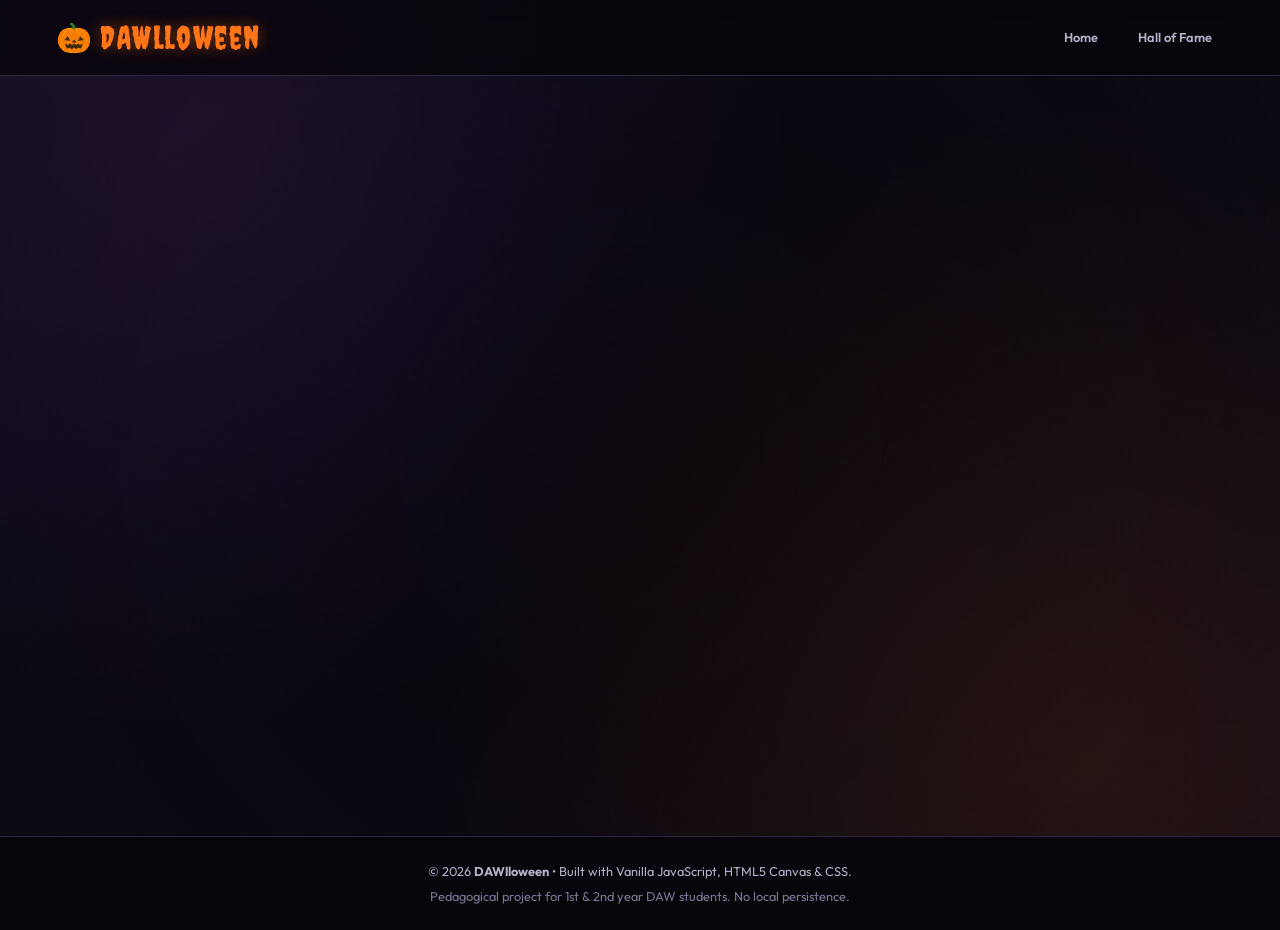
==== index.html @ e2a091d3 "EPIC1 => [T1] => Review" ====
<!DOCTYPE html>
<html lang="en-GB">
<head>
  <meta charset="UTF-8">
  <meta name="viewport" content="width=device-width, initial-scale=1.0">
  <meta name="description" content="DAWlloween - An interactive 2D Halloween survival arcade experience and educational showcase for DAW web development students.">
  <meta name="theme-color" content="#07050a">
  <meta name="color-scheme" content="dark">
  <title>DAWlloween | 2D Survival &amp; Hall of Fame</title>

  <!-- Favicon (Thematic Pumpkin SVG) -->
  <link rel="icon" href="data:image/svg+xml,<svg xmlns=%22http://www.w3.org/2000/svg%22 viewBox=%220 0 100 100%22><text y=%22.9em%22 font-size=%2290%22>🎃</text></svg>">

  <!-- Google Fonts Preconnect & Stylesheets -->
  <link rel="preconnect" href="https://fonts.googleapis.com">
  <link rel="preconnect" href="https://fonts.gstatic.com" crossorigin>
  <link rel="stylesheet" href="https://fonts.googleapis.com/css2?family=Creepster&family=Outfit:wght@300;400;500;600;700;900&family=Press+Start+2P&display=swap">

  <!-- Global Design System & Core Stylesheet -->
  <link rel="stylesheet" href="./styles/main.css">
</head>
<body>
  <!-- Semantic Header / Brand Shell -->
  <header class="site-header" role="banner">
    <div class="container site-header__inner">
      <a href="#home" class="brand-logo" aria-label="DAWlloween Home">
        <span class="brand-logo__icon" aria-hidden="true">🎃</span>
        <span class="brand-logo__text text-display flicker">DAWlloween</span>
      </a>
      <nav class="site-nav" aria-label="Main Navigation">
        <a href="#home" class="nav-link" id="nav-link-home">Home</a>
        <a href="#hall-of-fame" class="nav-link" id="nav-link-hall">Hall of Fame</a>
      </nav>
    </div>
  </header>

  <!-- Main SPA Dynamic View Mount Container -->
  <main id="app" class="app-container" role="main" aria-live="polite">
    <!-- Dynamic view templates (Welcome, Game Canvas, Screamer, Registration, Hall of Fame) will mount here -->
  </main>

  <!-- Accessible Toast & Notification Live Region -->
  <aside id="toast-container" class="toast-container" role="region" aria-label="System Notifications" aria-live="assertive" aria-atomic="true"></aside>

  <!-- Semantic Footer Shell -->
  <footer class="site-footer" role="contentinfo">
    <div class="container site-footer__inner">
      <p class="site-footer__text">
        &copy; 2026 <strong>DAWlloween</strong> &bull; Built with Vanilla JavaScript, HTML5 Canvas &amp; CSS.
      </p>
      <p class="site-footer__subtext text-muted">
        Pedagogical project for 1st &amp; 2nd year DAW students. No local persistence.
      </p>
    </div>
  </footer>

  <!-- Fallback for JavaScript-disabled environments -->
  <noscript>
    <div class="noscript-banner panel-surface container" role="alert">
      <h2 class="text-display text-pumpkin">JavaScript Required</h2>
      <p>DAWlloween requires JavaScript to be enabled in order to run the 2D Canvas engine, camera calibration, and interactive views.</p>
    </div>
  </noscript>

  <!-- Modular Application Entry Point -->
  <script type="module" src="./src/app.js"></script>
</body>
</html>
---- styles/main.css ----
/* ==========================================================================
   DAWlloween - Core Design System & Global Stylesheet
   Strict UK English naming standards.
   Pedagogical reference for 1st and 2nd year DAW students.
   ========================================================================== */

/* --------------------------------------------------------------------------
   1. Google Fonts Imports
   - Creepster: Eerie horror display headings
   - Outfit: Modern, geometric, ultra-legible body & HUD typography
   - Press Start 2P: Retro arcade alternative
   -------------------------------------------------------------------------- */
@import url('https://fonts.googleapis.com/css2?family=Creepster&family=Outfit:wght@300;400;500;600;700;900&family=Press+Start+2P&display=swap');

/* --------------------------------------------------------------------------
   2. Design Tokens (CSS Custom Properties)
   Declared in root scope. Matches docs/DESIGN_GUIDE.md specification.
   -------------------------------------------------------------------------- */
:root {
  /* Colour Palette Foundations (Dark Midnight Theme) */
  --colour-bg-abyss: #07050a;
  --colour-bg-midnight: #0d0a14;
  --colour-bg-surface: #161224;
  --colour-bg-surface-elevated: #221c38;
  --colour-bg-overlay: rgba(13, 10, 20, 0.88);

  /* Thematic Supernatural Accents */
  --colour-pumpkin: #ff7518;
  --colour-pumpkin-bright: #ff944d;
  --colour-pumpkin-glow: rgba(255, 117, 24, 0.45);

  --colour-ectoplasm: #28fc74;
  --colour-ectoplasm-dim: #1db854;
  --colour-ectoplasm-glow: rgba(40, 252, 116, 0.45);

  --colour-spectral-purple: #9d4edd;
  --colour-spectral-light: #c77dff;
  --colour-spectral-glow: rgba(157, 78, 221, 0.45);

  --colour-blood-red: #ff1e42;
  --colour-blood-glow: rgba(255, 30, 66, 0.5);

  /* Functional & Typography Colours (WCAG 2.1 AA Compliant) */
  --colour-text-primary: #f6f4fa;
  --colour-text-secondary: #b6b0c8;
  --colour-text-muted: #7d7594;
  --colour-border-subtle: #2b2342;
  --colour-border-focus: #ff944d;

  /* Typography Font Families */
  --font-family-display: 'Creepster', 'Press Start 2P', Impact, cursive, sans-serif;
  --font-family-body: 'Outfit', -apple-system, BlinkMacSystemFont, 'Segoe UI', Roboto, sans-serif;
  --font-family-arcade: 'Press Start 2P', monospace, sans-serif;
  --font-family-code: 'Fira Code', 'Courier New', monospace;

  /* Fluid Type Scale using clamp() */
  --font-size-hero: clamp(2.5rem, 6vw, 4.5rem);
  --font-size-title: clamp(1.75rem, 4vw, 2.75rem);
  --font-size-h2: clamp(1.35rem, 2.5vw, 2rem);
  --font-size-h3: clamp(1.15rem, 2vw, 1.5rem);
  --font-size-body: clamp(0.95rem, 1.2vw, 1.125rem);
  --font-size-small: clamp(0.8rem, 1vw, 0.95rem);
  --font-size-hud-digit: clamp(1.5rem, 3.5vw, 2.5rem);

  /* Spacing Scale */
  --space-2xs: 0.25rem;
  --space-xs: 0.5rem;
  --space-sm: 0.75rem;
  --space-md: 1rem;
  --space-lg: 1.5rem;
  --space-xl: 2rem;
  --space-2xl: 3rem;

  /* Elevations & Shadows */
  --shadow-card: 0 8px 32px rgba(0, 0, 0, 0.6);
  --shadow-pumpkin-glow: 0 0 16px var(--colour-pumpkin-glow);
  --shadow-ectoplasm-glow: 0 0 16px var(--colour-ectoplasm-glow);
  --shadow-spectral-glow: 0 0 16px var(--colour-spectral-glow);
  --shadow-blood-glow: 0 0 20px var(--colour-blood-glow);

  /* Border Radii */
  --radius-sm: 6px;
  --radius-md: 12px;
  --radius-lg: 20px;
  --radius-full: 9999px;

  /* Transitions */
  --transition-fast: 150ms cubic-bezier(0.4, 0, 0.2, 1);
  --transition-normal: 250ms cubic-bezier(0.4, 0, 0.2, 1);
  --transition-dramatic: 500ms cubic-bezier(0.16, 1, 0.3, 1);
}

/* --------------------------------------------------------------------------
   3. Modern CSS Reset & Baseline
   -------------------------------------------------------------------------- */
*, *::before, *::after {
  box-sizing: border-box;
  margin: 0;
  padding: 0;
}

html {
  font-size: 16px;
  scroll-behavior: smooth;
  color-scheme: dark;
  -webkit-text-size-adjust: 100%;
}

body {
  min-height: 100vh;
  background-color: var(--colour-bg-midnight);
  color: var(--colour-text-primary);
  font-family: var(--font-family-body);
  font-size: var(--font-size-body);
  line-height: 1.6;
  text-rendering: optimizeLegibility;
  -webkit-font-smoothing: antialiased;
  -moz-osx-font-smoothing: grayscale;
  overflow-x: hidden;
  position: relative;
}

/* Dynamic background gradient mesh */
body::before {
  content: '';
  position: fixed;
  inset: 0;
  background: 
    radial-gradient(circle at 15% 15%, rgba(157, 78, 221, 0.12) 0%, transparent 45%),
    radial-gradient(circle at 85% 85%, rgba(255, 117, 24, 0.10) 0%, transparent 50%),
    radial-gradient(circle at 50% 50%, rgba(7, 5, 10, 0.7) 0%, var(--colour-bg-midnight) 100%);
  pointer-events: none;
  z-index: -1;
}

img, video, canvas {
  display: block;
  max-width: 100%;
  height: auto;
}

button, input, select, textarea {
  font: inherit;
  color: inherit;
}

a {
  color: var(--colour-pumpkin);
  text-decoration: none;
  transition: color var(--transition-fast);
}

a:hover {
  color: var(--colour-pumpkin-bright);
}

/* --------------------------------------------------------------------------
   4. Atmospheric Keyframe Animations
   -------------------------------------------------------------------------- */
@keyframes flicker {
  0%, 100% {
    opacity: 1;
    filter: drop-shadow(0 0 12px var(--colour-pumpkin-glow));
  }
  24% { opacity: 0.88; }
  25% { opacity: 0.35; }
  26% { opacity: 0.95; }
  54% { opacity: 1; }
  55% { opacity: 0.2; }
  56% { opacity: 0.92; }
  78% { opacity: 1; }
}

@keyframes pulse-glow {
  0% {
    box-shadow: 0 0 8px var(--colour-pumpkin-glow);
    transform: scale(1);
  }
  50% {
    box-shadow: 0 0 24px var(--colour-pumpkin-glow), 0 0 36px var(--colour-pumpkin-glow);
    transform: scale(1.02);
  }
  100% {
    box-shadow: 0 0 8px var(--colour-pumpkin-glow);
    transform: scale(1);
  }
}

@keyframes screen-shake {
  0% { transform: translate(0, 0) rotate(0deg); }
  20% { transform: translate(-6px, 4px) rotate(-1deg); }
  40% { transform: translate(6px, -4px) rotate(1deg); }
  60% { transform: translate(-4px, -2px) rotate(0deg); }
  80% { transform: translate(4px, 2px) rotate(1deg); }
  100% { transform: translate(0, 0) rotate(0deg); }
}

@keyframes fog-drift {
  0% { transform: translateX(-5%) translateY(0); opacity: 0.3; }
  50% { transform: translateX(5%) translateY(-10px); opacity: 0.5; }
  100% { transform: translateX(-5%) translateY(0); opacity: 0.3; }
}

@keyframes toast-slide-in {
  from {
    opacity: 0;
    transform: translateY(20px) scale(0.95);
  }
  to {
    opacity: 1;
    transform: translateY(0) scale(1);
  }
}

@keyframes toast-fade-out {
  from {
    opacity: 1;
    transform: translateY(0) scale(1);
  }
  to {
    opacity: 0;
    transform: translateY(-10px) scale(0.95);
  }
}

/* --------------------------------------------------------------------------
   5. Reusable UI Components
   -------------------------------------------------------------------------- */

/* Arcade / Horror Button */
.btn-arcade {
  display: inline-flex;
  align-items: center;
  justify-content: center;
  gap: var(--space-xs);
  padding: var(--space-sm) var(--space-xl);
  font-family: var(--font-family-body);
  font-weight: 700;
  font-size: var(--font-size-body);
  text-transform: uppercase;
  letter-spacing: 0.08em;
  border-radius: var(--radius-md);
  border: 2px solid transparent;
  cursor: pointer;
  background-color: var(--colour-pumpkin);
  color: var(--colour-bg-abyss);
  box-shadow: var(--shadow-pumpkin-glow);
  transition: 
    background-color var(--transition-fast),
    transform var(--transition-fast),
    box-shadow var(--transition-fast),
    border-color var(--transition-fast);
  user-select: none;
  min-height: 48px;
}

.btn-arcade:hover:not(:disabled) {
  background-color: var(--colour-pumpkin-bright);
  box-shadow: 0 0 24px var(--colour-pumpkin-glow);
  transform: translateY(-2px);
}

.btn-arcade:active:not(:disabled) {
  transform: translateY(1px);
  box-shadow: 0 0 10px var(--colour-pumpkin-glow);
}

.btn-arcade:focus-visible {
  outline: 3px solid var(--colour-border-focus);
  outline-offset: 3px;
}

.btn-arcade:disabled {
  opacity: 0.45;
  cursor: not-allowed;
  box-shadow: none;
  filter: grayscale(0.6);
}

/* Button Variants */
.btn-arcade--ghost {
  background-color: transparent;
  color: var(--colour-pumpkin);
  border-color: var(--colour-pumpkin);
  box-shadow: none;
}

.btn-arcade--ghost:hover:not(:disabled) {
  background-color: rgba(255, 117, 24, 0.12);
  color: var(--colour-pumpkin-bright);
}

.btn-arcade--spectral {
  background-color: var(--colour-spectral-purple);
  color: var(--colour-text-primary);
  box-shadow: var(--shadow-spectral-glow);
}

.btn-arcade--spectral:hover:not(:disabled) {
  background-color: var(--colour-spectral-light);
  color: var(--colour-bg-abyss);
  box-shadow: 0 0 24px var(--colour-spectral-glow);
}

/* Card & Surface Panels */
.panel-surface {
  background-color: var(--colour-bg-surface);
  border: 1px solid var(--colour-border-subtle);
  border-radius: var(--radius-lg);
  box-shadow: var(--shadow-card);
  backdrop-filter: blur(12px);
  -webkit-backdrop-filter: blur(12px);
  padding: var(--space-xl);
}

.card-surface {
  background-color: var(--colour-bg-surface);
  border: 1px solid var(--colour-border-subtle);
  border-radius: var(--radius-md);
  padding: var(--space-lg);
  transition: 
    transform var(--transition-fast),
    border-color var(--transition-fast),
    box-shadow var(--transition-fast);
}

.card-surface--interactive:hover {
  transform: translateY(-4px);
  border-color: var(--colour-spectral-purple);
  box-shadow: var(--shadow-spectral-glow);
}

/* --------------------------------------------------------------------------
   6. Alert Toasts Container & Elements (src/ui/alerts.js)
   -------------------------------------------------------------------------- */
.toast-container {
  position: fixed;
  bottom: var(--space-lg);
  right: var(--space-lg);
  display: flex;
  flex-direction: column;
  gap: var(--space-sm);
  z-index: 1000;
  max-width: 420px;
  width: calc(100% - (var(--space-lg) * 2));
  pointer-events: none;
}

.toast {
  pointer-events: auto;
  display: flex;
  align-items: flex-start;
  gap: var(--space-sm);
  padding: var(--space-md);
  border-radius: var(--radius-md);
  background-color: var(--colour-bg-surface-elevated);
  border: 1px solid var(--colour-border-subtle);
  color: var(--colour-text-primary);
  box-shadow: var(--shadow-card);
  animation: toast-slide-in var(--transition-normal) forwards;
}

.toast--closing {
  animation: toast-fade-out var(--transition-fast) forwards;
}

.toast--warning {
  border-left: 4px solid var(--colour-pumpkin);
  box-shadow: 0 4px 20px rgba(255, 117, 24, 0.25);
}

.toast--error {
  border-left: 4px solid var(--colour-blood-red);
  box-shadow: 0 4px 20px rgba(255, 30, 66, 0.3);
}

.toast--info {
  border-left: 4px solid var(--colour-spectral-purple);
  box-shadow: 0 4px 20px rgba(157, 78, 221, 0.25);
}

.toast--success {
  border-left: 4px solid var(--colour-ectoplasm);
  box-shadow: 0 4px 20px rgba(40, 252, 116, 0.25);
}

.toast__icon {
  font-size: 1.35rem;
  line-height: 1;
  flex-shrink: 0;
}

.toast__content {
  flex: 1;
}

.toast__title {
  font-weight: 700;
  font-size: var(--font-size-small);
  margin-bottom: var(--space-2xs);
}

.toast__message {
  font-size: var(--font-size-small);
  color: var(--colour-text-secondary);
  line-height: 1.4;
}

.toast__close {
  background: none;
  border: none;
  color: var(--colour-text-muted);
  font-size: 1.25rem;
  line-height: 1;
  cursor: pointer;
  padding: var(--space-2xs);
  transition: color var(--transition-fast);
}

.toast__close:hover {
  color: var(--colour-text-primary);
}

/* --------------------------------------------------------------------------
   7. Typography & Theme Utility Classes
   -------------------------------------------------------------------------- */
.text-display {
  font-family: var(--font-family-display);
  letter-spacing: 0.05em;
  text-shadow: 0 0 16px var(--colour-pumpkin-glow);
}

.text-pumpkin { color: var(--colour-pumpkin); }
.text-ectoplasm { color: var(--colour-ectoplasm); }
.text-spectral { color: var(--colour-spectral-light); }
.text-blood { color: var(--colour-blood-red); }
.text-muted { color: var(--colour-text-muted); }

.flicker {
  animation: flicker 4s infinite alternate;
}

/* Layout Utilities */
.container {
  width: 100%;
  max-width: 1200px;
  margin: 0 auto;
  padding: 0 var(--space-md);
}

.flex-center {
  display: flex;
  align-items: center;
  justify-content: center;
}

.grid-center {
  display: grid;
  place-items: center;
}

/* Screen Reader Accessibility Only */
.sr-only {
  position: absolute;
  width: 1px;
  height: 1px;
  padding: 0;
  margin: -1px;
  overflow: hidden;
  clip: rect(0, 0, 0, 0);
  white-space: nowrap;
  border: 0;
}

/* --------------------------------------------------------------------------
   8. Application Shell Layout (Header, View Mount, Footer)
   -------------------------------------------------------------------------- */
.site-header {
  position: sticky;
  top: 0;
  z-index: 100;
  backdrop-filter: blur(12px);
  -webkit-backdrop-filter: blur(12px);
  background-color: rgba(7, 5, 10, 0.75);
  border-bottom: 1px solid var(--colour-border-subtle);
  padding: var(--space-sm) 0;
}

.site-header__inner {
  display: flex;
  align-items: center;
  justify-content: space-between;
}

.brand-logo {
  display: inline-flex;
  align-items: center;
  gap: var(--space-xs);
  text-decoration: none;
}

.brand-logo__icon {
  font-size: 1.8rem;
  line-height: 1;
}

.brand-logo__text {
  font-size: var(--font-size-h2);
  color: var(--colour-pumpkin);
}

.site-nav {
  display: flex;
  align-items: center;
  gap: var(--space-md);
}

.nav-link {
  font-size: var(--font-size-small);
  font-weight: 600;
  color: var(--colour-text-secondary);
  padding: var(--space-xs) var(--space-sm);
  border-radius: var(--radius-sm);
  transition: color var(--transition-fast), background-color var(--transition-fast);
}

.nav-link:hover,
.nav-link--active {
  color: var(--colour-pumpkin-bright);
  background-color: rgba(255, 117, 24, 0.08);
}

.app-container {
  min-height: calc(100vh - 140px);
  display: flex;
  flex-direction: column;
  position: relative;
  width: 100%;
}

.site-footer {
  border-top: 1px solid var(--colour-border-subtle);
  padding: var(--space-lg) 0;
  background-color: var(--colour-bg-abyss);
  margin-top: auto;
}

.site-footer__inner {
  text-align: center;
  display: flex;
  flex-direction: column;
  gap: var(--space-2xs);
}

.site-footer__text {
  font-size: var(--font-size-small);
  color: var(--colour-text-secondary);
}

.site-footer__subtext {
  font-size: var(--font-size-small);
}

.noscript-banner {
  margin-top: var(--space-xl);
  margin-bottom: var(--space-xl);
  text-align: center;
}
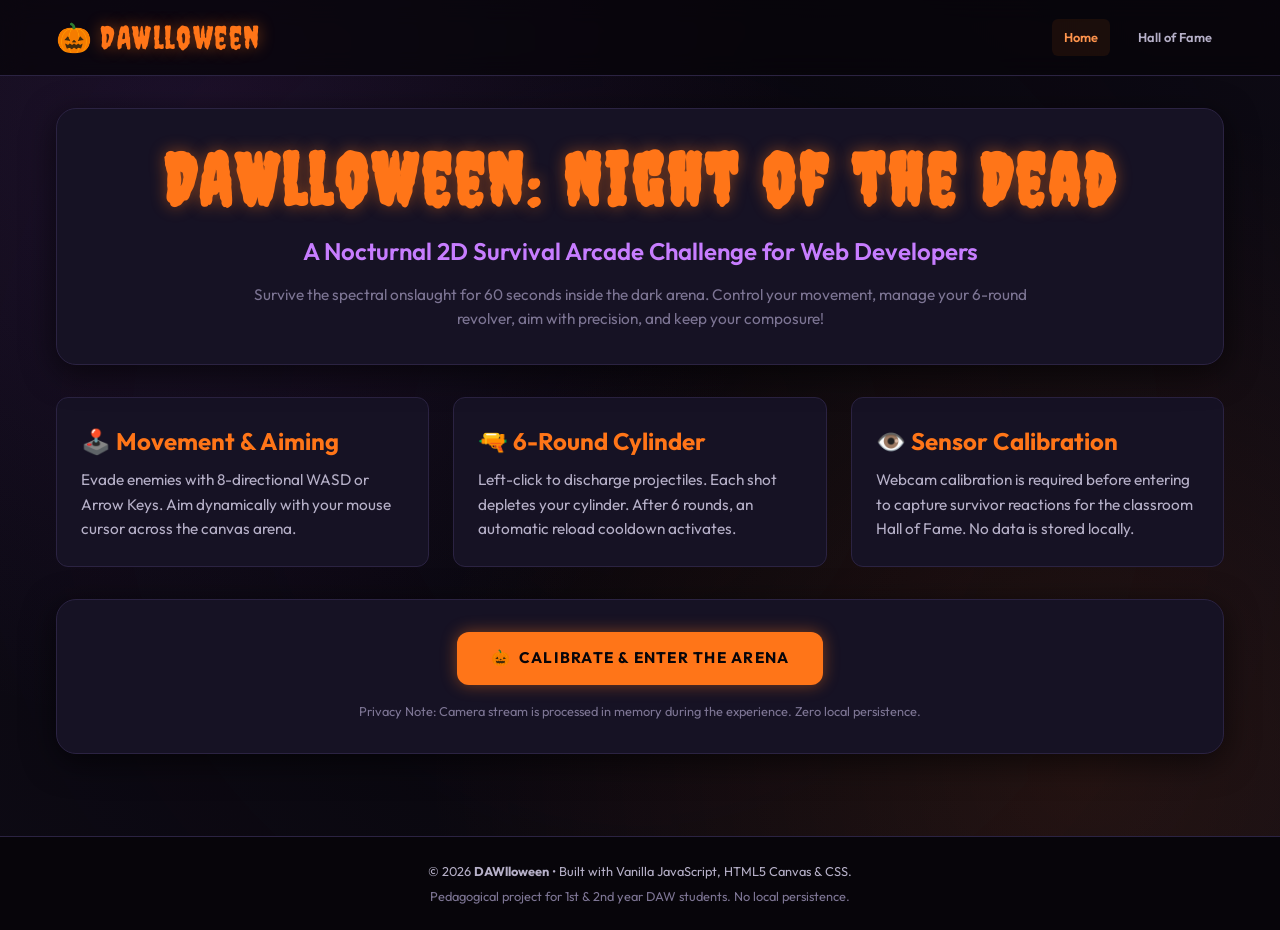
==== commit e5a5215d: "EPIC1 => [T7] => Review" ====
--- a/index.html
+++ b/index.html
@@ -18,6 +18,7 @@
 
   <!-- Global Design System & Core Stylesheet -->
   <link rel="stylesheet" href="./styles/main.css">
+  <link rel="stylesheet" href="./styles/game.css">
 </head>
 <body>
   <!-- Semantic Header / Brand Shell -->
--- a/styles/game.css
+++ b/styles/game.css
@@ -0,0 +1,198 @@
+/* ==========================================================================
+   DAWlloween - Game Canvas Arena & HUD Overlay Styles
+   Standard: UK English (en-GB).
+   ========================================================================== */
+
+/* --------------------------------------------------------------------------
+   1. Game Arena Layout Container
+   -------------------------------------------------------------------------- */
+.game-view {
+  display: flex;
+  flex-direction: column;
+  align-items: center;
+  justify-content: center;
+  width: 100%;
+  padding: var(--space-md) var(--space-sm);
+  position: relative;
+}
+
+.game-arena-wrapper {
+  position: relative;
+  width: 100%;
+  max-width: 1120px;
+  aspect-ratio: 16 / 9;
+  background-color: var(--colour-bg-abyss);
+  border-radius: var(--radius-md);
+  border: 2px solid var(--colour-pumpkin);
+  box-shadow: 0 0 24px var(--colour-pumpkin-glow), inset 0 0 30px rgba(7, 5, 10, 0.9);
+  overflow: hidden;
+  user-select: none;
+}
+
+/* Canvas element filling the arena */
+#game-canvas {
+  width: 100%;
+  height: 100%;
+  display: block;
+  cursor: crosshair;
+}
+
+/* Hidden video element keeping the webcam stream active in memory */
+.camera-stream-hidden {
+  position: absolute;
+  top: 0;
+  left: 0;
+  width: 1px;
+  height: 1px;
+  opacity: 0;
+  pointer-events: none;
+}
+
+/* --------------------------------------------------------------------------
+   2. Heads-Up Display (HUD) Overlay
+   -------------------------------------------------------------------------- */
+.game-hud {
+  position: absolute;
+  inset: 0;
+  pointer-events: none;
+  display: flex;
+  flex-direction: column;
+  justify-content: space-between;
+  padding: var(--space-md);
+  z-index: 20;
+}
+
+/* Top HUD bar: Timer & Utilities */
+.game-hud__top {
+  display: flex;
+  align-items: center;
+  justify-content: space-between;
+  width: 100%;
+}
+
+/* Survival Countdown Timer */
+.hud-timer {
+  display: inline-flex;
+  align-items: center;
+  gap: var(--space-xs);
+  background-color: rgba(7, 5, 10, 0.85);
+  border: 1px solid var(--colour-border-subtle);
+  border-radius: var(--radius-sm);
+  padding: var(--space-xs) var(--space-md);
+  backdrop-filter: blur(8px);
+  -webkit-backdrop-filter: blur(8px);
+  box-shadow: var(--shadow-card);
+}
+
+.hud-timer__icon {
+  font-size: 1.25rem;
+}
+
+.hud-timer__digits {
+  font-family: var(--font-family-arcade);
+  font-size: var(--font-size-h3);
+  color: var(--colour-pumpkin-bright);
+  letter-spacing: 0.1em;
+  min-width: 70px;
+  text-align: center;
+}
+
+/* High tension / final countdown styling */
+.hud-timer--urgent .hud-timer__digits {
+  color: var(--colour-blood-red);
+  text-shadow: 0 0 12px var(--colour-blood-glow);
+  animation: flicker 0.6s infinite alternate;
+}
+
+/* Bottom HUD bar: Ammo cylinder & Status */
+.game-hud__bottom {
+  display: flex;
+  align-items: flex-end;
+  justify-content: space-between;
+  width: 100%;
+}
+
+/* 6-Round Cylinder Display */
+.hud-ammo {
+  display: flex;
+  flex-direction: column;
+  gap: var(--space-2xs);
+  background-color: rgba(7, 5, 10, 0.85);
+  border: 1px solid var(--colour-border-subtle);
+  border-radius: var(--radius-sm);
+  padding: var(--space-xs) var(--space-md);
+  backdrop-filter: blur(8px);
+  -webkit-backdrop-filter: blur(8px);
+  box-shadow: var(--shadow-card);
+}
+
+.hud-ammo__cylinder {
+  display: flex;
+  align-items: center;
+  gap: var(--space-2xs);
+}
+
+.hud-bullet {
+  display: inline-block;
+  width: 12px;
+  height: 24px;
+  background-color: var(--colour-pumpkin);
+  border-radius: 4px 4px 1px 1px;
+  box-shadow: 0 0 8px var(--colour-pumpkin-glow);
+  transition: opacity var(--transition-fast), transform var(--transition-fast);
+}
+
+.hud-bullet--spent {
+  opacity: 0.2;
+  box-shadow: none;
+  background-color: var(--colour-text-muted);
+  transform: scaleY(0.75);
+}
+
+.hud-ammo__label {
+  font-family: var(--font-family-arcade);
+  font-size: var(--font-size-small);
+  color: var(--colour-text-secondary);
+  letter-spacing: 0.05em;
+}
+
+.hud-ammo__label--reloading {
+  color: var(--colour-blood-red);
+  animation: flicker 0.8s infinite alternate;
+}
+
+/* Interactive HUD control buttons */
+.hud-actions {
+  display: flex;
+  align-items: center;
+  gap: var(--space-xs);
+  pointer-events: auto;
+}
+
+.hud-btn {
+  background-color: rgba(7, 5, 10, 0.8);
+  border: 1px solid var(--colour-border-subtle);
+  border-radius: var(--radius-sm);
+  color: var(--colour-text-secondary);
+  padding: var(--space-xs) var(--space-sm);
+  font-size: var(--font-size-small);
+  font-weight: 600;
+  cursor: pointer;
+  display: inline-flex;
+  align-items: center;
+  gap: var(--space-2xs);
+  transition: color var(--transition-fast), border-color var(--transition-fast), background-color var(--transition-fast);
+  backdrop-filter: blur(8px);
+  -webkit-backdrop-filter: blur(8px);
+}
+
+.hud-btn:hover {
+  color: var(--colour-pumpkin);
+  border-color: var(--colour-pumpkin);
+  background-color: rgba(255, 117, 24, 0.1);
+}
+
+.hud-btn:focus-visible {
+  outline: 2px solid var(--colour-border-focus);
+  outline-offset: 2px;
+}
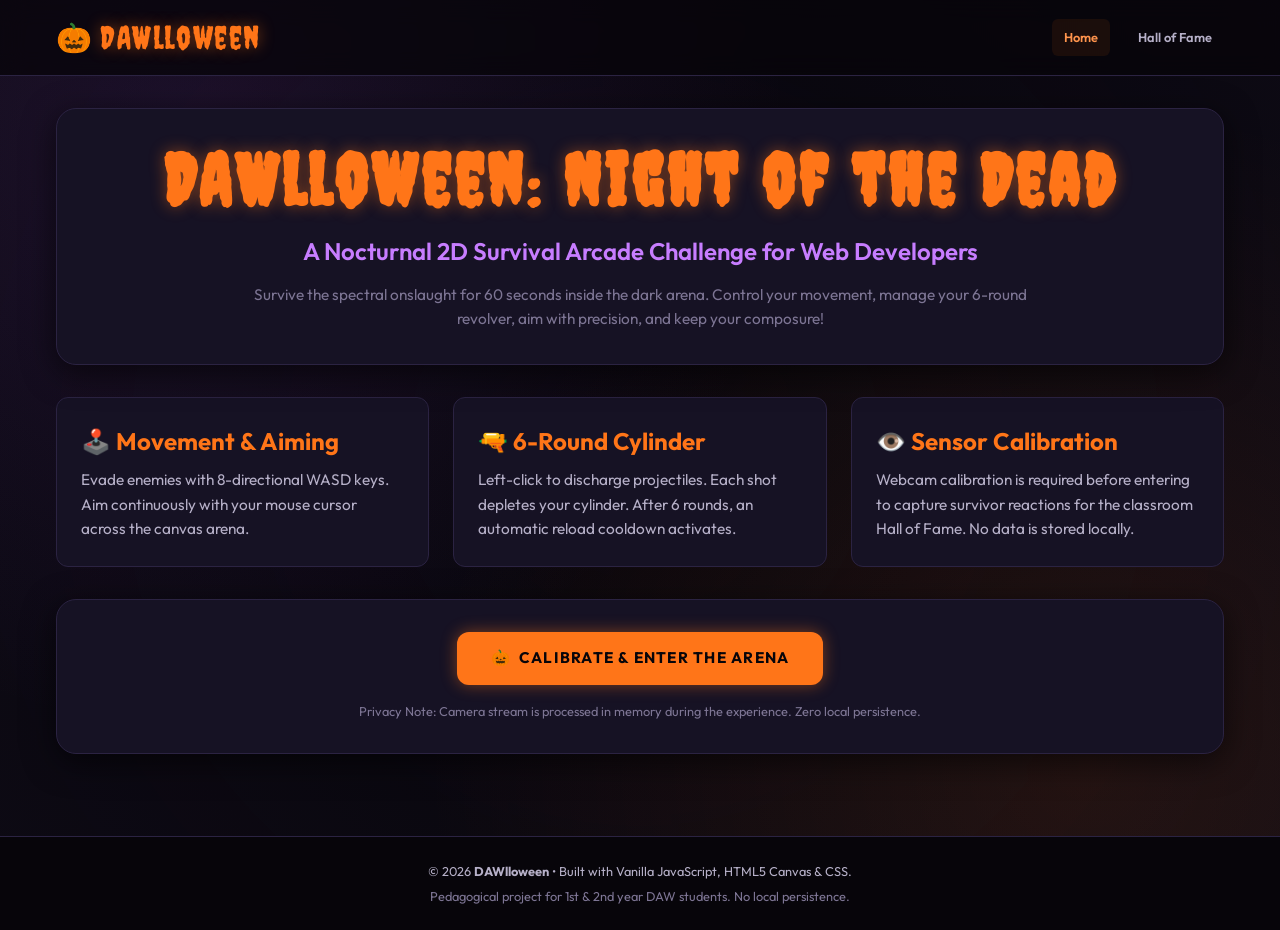
==== commit d19e7d43: "EPIC2 => US2.1 => Review" ====
--- a/index.html
+++ b/index.html
@@ -19,6 +19,7 @@
   <!-- Global Design System & Core Stylesheet -->
   <link rel="stylesheet" href="./styles/main.css">
   <link rel="stylesheet" href="./styles/game.css">
+  <link rel="stylesheet" href="./styles/screamer.css">
 </head>
 <body>
   <!-- Semantic Header / Brand Shell -->
--- a/styles/game.css
+++ b/styles/game.css
@@ -34,7 +34,7 @@
   width: 100%;
   height: 100%;
   display: block;
-  cursor: crosshair;
+  cursor: none;
 }
 
 /* Hidden video element keeping the webcam stream active in memory */
@@ -81,11 +81,12 @@
   padding: var(--space-xs) var(--space-md);
   backdrop-filter: blur(8px);
   -webkit-backdrop-filter: blur(8px);
-  box-shadow: var(--shadow-card);
+  transition: border-color var(--transition-normal), box-shadow var(--transition-normal);
 }
 
 .hud-timer__icon {
   font-size: 1.25rem;
+  transition: transform var(--transition-fast);
 }
 
 .hud-timer__digits {
@@ -95,13 +96,51 @@
   letter-spacing: 0.1em;
   min-width: 70px;
   text-align: center;
-}
-
-/* High tension / final countdown styling */
+  transition: color var(--transition-normal), text-shadow var(--transition-normal);
+}
+
+/* Tier 1: Warning visual tension (11s - 20s) */
+.hud-timer--warning {
+  border-color: var(--colour-pumpkin);
+  box-shadow: 0 0 12px rgba(255, 117, 24, 0.35);
+}
+
+.hud-timer--warning .hud-timer__digits {
+  color: #ff9100;
+  text-shadow: 0 0 8px rgba(255, 145, 0, 0.6);
+}
+
+/* Tier 2: Urgent critical tension (1s - 10s) */
+.hud-timer--urgent {
+  border-color: #ff1744;
+  animation: hudTimerPulse 0.75s ease-in-out infinite;
+}
+
 .hud-timer--urgent .hud-timer__digits {
-  color: var(--colour-blood-red);
-  text-shadow: 0 0 12px var(--colour-blood-glow);
-  animation: flicker 0.6s infinite alternate;
+  color: #ff1744;
+  text-shadow: 0 0 14px var(--colour-blood-glow);
+}
+
+/* Tier 3: Expired survival session (0s) */
+.hud-timer--expired {
+  border-color: #d50000;
+  box-shadow: 0 0 20px rgba(213, 0, 0, 0.7);
+}
+
+.hud-timer--expired .hud-timer__digits {
+  color: #d50000;
+  text-shadow: 0 0 18px rgba(213, 0, 0, 0.9);
+}
+
+@keyframes hudTimerPulse {
+  0%, 100% {
+    transform: scale(1);
+    box-shadow: 0 0 10px rgba(255, 23, 68, 0.4);
+  }
+  50% {
+    transform: scale(1.05);
+    box-shadow: 0 0 22px rgba(255, 23, 68, 0.85);
+  }
 }
 
 /* Bottom HUD bar: Ammo cylinder & Status */
@@ -196,3 +235,15 @@
   outline: 2px solid var(--colour-border-focus);
   outline-offset: 2px;
 }
+
+.hud-btn--muted {
+  color: var(--colour-blood-light);
+  border-color: rgba(138, 3, 3, 0.6);
+  background-color: rgba(138, 3, 3, 0.15);
+}
+
+.hud-btn--muted:hover {
+  color: #ff9999;
+  border-color: var(--colour-blood-glow);
+  background-color: rgba(138, 3, 3, 0.28);
+}
--- a/styles/screamer.css
+++ b/styles/screamer.css
@@ -0,0 +1,237 @@
+/* ==========================================================================
+   DAWlloween - Screamer (Jumpscare) View Stylesheet
+   Strict UK English naming standards.
+   Pedagogical reference for 1st and 2nd year DAW students.
+   ========================================================================== */
+
+/* --------------------------------------------------------------------------
+   1. Screamer Fullscreen Container
+   Fixed overlay concealing all background UI during the jumpscare climax.
+   -------------------------------------------------------------------------- */
+.screamer-view {
+  position: fixed;
+  inset: 0;
+  width: 100vw;
+  height: 100vh;
+  z-index: 1000;
+  background-color: #000000;
+  overflow: hidden;
+  display: flex;
+  align-items: center;
+  justify-content: center;
+  user-select: none;
+  cursor: pointer;
+}
+
+/* --------------------------------------------------------------------------
+   2. Violent Strobe Flash Overlay
+   Rapidly alternates between blinding white, deep abyss, and blood red.
+   -------------------------------------------------------------------------- */
+.screamer-view__strobe {
+  position: absolute;
+  inset: 0;
+  pointer-events: none;
+  z-index: 2;
+  animation: screamer-strobe-flash 0.08s infinite alternate;
+  mix-blend-mode: hard-light;
+}
+
+@keyframes screamer-strobe-flash {
+  0% {
+    background-color: rgba(255, 255, 255, 0.85);
+  }
+  25% {
+    background-color: rgba(0, 0, 0, 0.95);
+  }
+  50% {
+    background-color: rgba(255, 30, 66, 0.8);
+  }
+  75% {
+    background-color: rgba(13, 10, 20, 0.9);
+  }
+  100% {
+    background-color: rgba(255, 117, 24, 0.75);
+  }
+}
+
+/* --------------------------------------------------------------------------
+   3. Screen Shake Wrapper
+   Applies high-frequency multi-axis jitter to the jumpscare imagery.
+   -------------------------------------------------------------------------- */
+.screamer-view__shake {
+  position: relative;
+  z-index: 3;
+  display: flex;
+  align-items: center;
+  justify-content: center;
+  width: 100%;
+  height: 100%;
+  animation: screamer-violent-shake 0.05s infinite;
+  transform-origin: center center;
+}
+
+@keyframes screamer-violent-shake {
+  0% {
+    transform: translate(0, 0) rotate(0deg);
+  }
+  20% {
+    transform: translate(-18px, 14px) rotate(-3deg);
+  }
+  40% {
+    transform: translate(16px, -12px) rotate(2.5deg);
+  }
+  60% {
+    transform: translate(-14px, -16px) rotate(-2deg);
+  }
+  80% {
+    transform: translate(18px, 16px) rotate(3deg);
+  }
+  100% {
+    transform: translate(-10px, 8px) rotate(-1.5deg);
+  }
+}
+
+/* --------------------------------------------------------------------------
+   4. Demonic Monster Silhouette
+   Expanding monstrous Jack-o'-Lantern / Demon face lunging at the camera.
+   -------------------------------------------------------------------------- */
+.screamer-view__monster {
+  width: min(85vmin, 720px);
+  height: min(85vmin, 720px);
+  animation: screamer-zoom-lunge 1.6s cubic-bezier(0.12, 0.8, 0.32, 1) forwards;
+  filter: drop-shadow(0 0 35px #ff1e42)
+          drop-shadow(0 0 80px rgba(255, 30, 66, 0.85))
+          drop-shadow(0 0 120px rgba(255, 117, 24, 0.6));
+  transform-origin: center center;
+}
+
+@keyframes screamer-zoom-lunge {
+  0% {
+    transform: scale(0.65);
+    opacity: 0.2;
+  }
+  15% {
+    transform: scale(1.15);
+    opacity: 1;
+  }
+  50% {
+    transform: scale(1.28);
+  }
+  85% {
+    transform: scale(1.42);
+    opacity: 1;
+  }
+  100% {
+    transform: scale(1.5);
+    opacity: 0.9;
+  }
+}
+
+/* Monster SVG internal paths glow and pulsation */
+.screamer-view__monster-eye {
+  fill: #ff1e42;
+  animation: screamer-eye-pulse 0.12s infinite alternate;
+}
+
+.screamer-view__monster-mouth {
+  fill: #ff7518;
+  animation: screamer-mouth-glow 0.1s infinite alternate;
+}
+
+@keyframes screamer-eye-pulse {
+  0% {
+    fill: #ffffff;
+    filter: drop-shadow(0 0 10px #ffffff);
+  }
+  100% {
+    fill: #ff1e42;
+    filter: drop-shadow(0 0 30px #ff1e42);
+  }
+}
+
+@keyframes screamer-mouth-glow {
+  0% {
+    fill: #ff7518;
+    filter: drop-shadow(0 0 15px #ff7518);
+  }
+  100% {
+    fill: #ff1e42;
+    filter: drop-shadow(0 0 35px #ff1e42);
+  }
+}
+
+/* --------------------------------------------------------------------------
+   5. CRT Scanline & Chromatic Aberration Vignette
+   Simulates distorted arcade CRT monitor overload during the shock.
+   -------------------------------------------------------------------------- */
+.screamer-view__glitch {
+  position: absolute;
+  inset: 0;
+  pointer-events: none;
+  z-index: 4;
+  background: radial-gradient(circle at center, transparent 35%, rgba(0, 0, 0, 0.9) 95%),
+              repeating-linear-gradient(
+                0deg,
+                rgba(0, 0, 0, 0.3) 0px,
+                rgba(0, 0, 0, 0.3) 2px,
+                transparent 2px,
+                transparent 4px
+              );
+  opacity: 0.75;
+}
+
+/* --------------------------------------------------------------------------
+   6. Accessible Skip Trigger
+   Discreet indicator for keyboard users or photosensitive accessibility.
+   -------------------------------------------------------------------------- */
+.screamer-view__skip-btn {
+  position: absolute;
+  bottom: 1.5rem;
+  right: 1.5rem;
+  z-index: 10;
+  padding: 0.5rem 1rem;
+  background-color: rgba(7, 5, 10, 0.75);
+  border: 1px solid var(--colour-border-subtle, #2b2342);
+  border-radius: var(--radius-sm, 6px);
+  color: var(--colour-text-secondary, #b6b0c8);
+  font-family: var(--font-family-body, sans-serif);
+  font-size: var(--font-size-caption, 0.85rem);
+  text-decoration: none;
+  cursor: pointer;
+  transition: all 0.2s ease;
+  backdrop-filter: blur(4px);
+}
+
+.screamer-view__skip-btn:hover,
+.screamer-view__skip-btn:focus-visible {
+  color: var(--colour-text-primary, #f6f4fa);
+  border-color: var(--colour-pumpkin, #ff7518);
+  outline: none;
+}
+
+/* --------------------------------------------------------------------------
+   7. Accessibility Safeguard: Reduced Motion Mode
+   Protects photosensitive players by disabling rapid flashing and violent shakes.
+   -------------------------------------------------------------------------- */
+@media (prefers-reduced-motion: reduce) {
+  .screamer-view__strobe {
+    animation: none;
+    background-color: rgba(13, 10, 20, 0.85);
+  }
+
+  .screamer-view__shake {
+    animation: none;
+  }
+
+  .screamer-view__monster {
+    animation: none;
+    transform: scale(1.1);
+    opacity: 1;
+    filter: drop-shadow(0 0 30px #ff1e42);
+  }
+
+  .screamer-view__monster-eye,
+  .screamer-view__monster-mouth {
+    animation: none;
+  }
+}
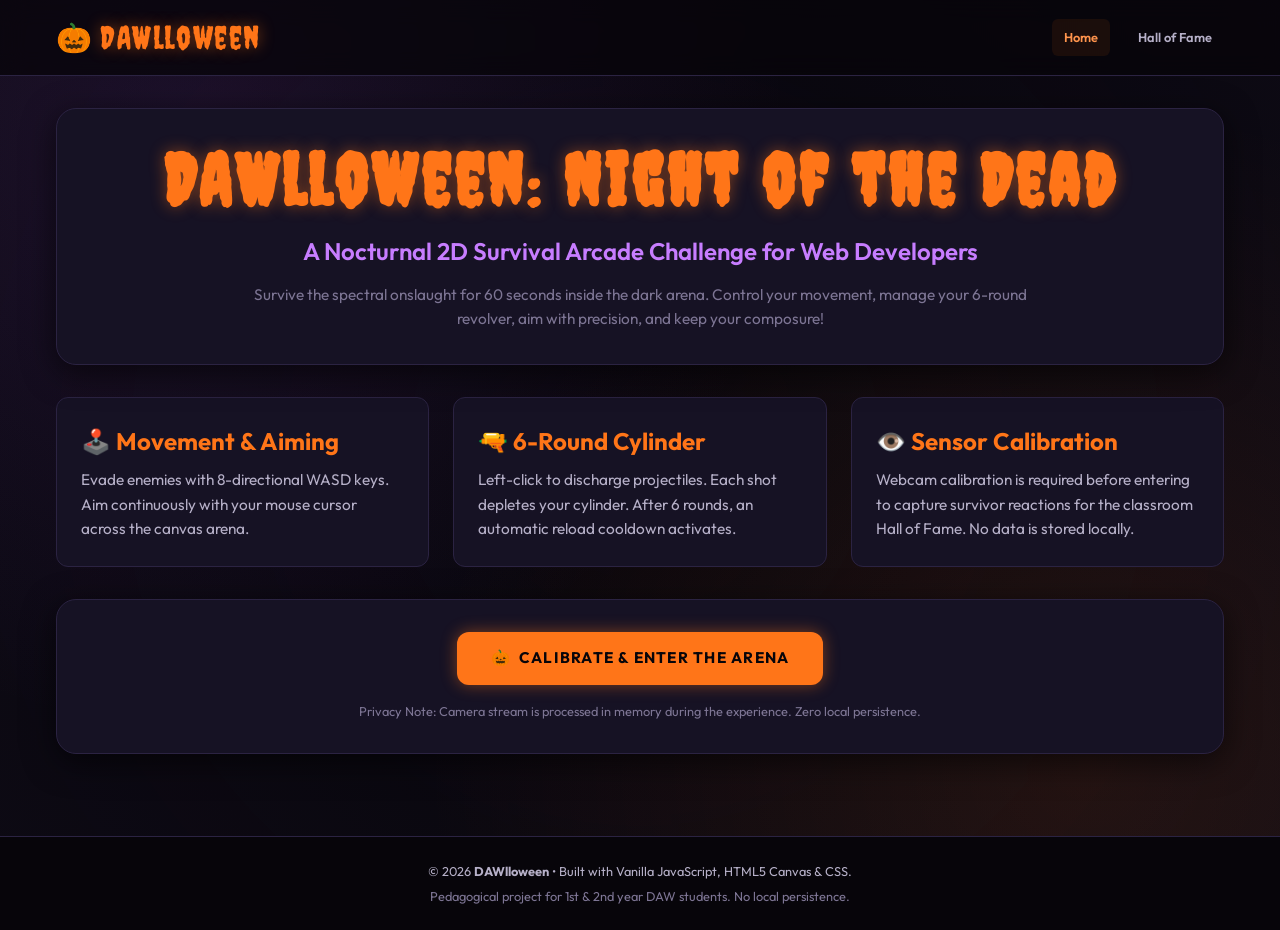
==== commit c6abcb2a: "EPIC2 => US2.3 => Review" ====
--- a/index.html
+++ b/index.html
@@ -20,6 +20,7 @@
   <link rel="stylesheet" href="./styles/main.css">
   <link rel="stylesheet" href="./styles/game.css">
   <link rel="stylesheet" href="./styles/screamer.css">
+  <link rel="stylesheet" href="./styles/register.css">
 </head>
 <body>
   <!-- Semantic Header / Brand Shell -->
--- a/styles/register.css
+++ b/styles/register.css
@@ -0,0 +1,288 @@
+/* ==========================================================================
+   DAWlloween - Register & Reaction View Stylesheet
+   Strict UK English naming standards.
+   Pedagogical reference for 1st and 2nd year DAW students.
+   ========================================================================== */
+
+/* --------------------------------------------------------------------------
+   1. Register View Layout & Container
+   -------------------------------------------------------------------------- */
+.register-view {
+  min-height: calc(100vh - 160px);
+  padding: clamp(1.5rem, 4vw, 3rem) clamp(1rem, 3vw, 2rem);
+  display: flex;
+  align-items: center;
+  justify-content: center;
+}
+
+.register-view__container {
+  width: 100%;
+  max-width: 1040px;
+  display: grid;
+  grid-template-columns: minmax(300px, 420px) 1fr;
+  gap: clamp(1.5rem, 4vw, 3.5rem);
+  align-items: center;
+}
+
+/* --------------------------------------------------------------------------
+   2. Gothic Halloween Polaroid Photo Card
+   Aged parchment / eerie photo frame displaying player scare reaction.
+   -------------------------------------------------------------------------- */
+.polaroid-card {
+  position: relative;
+  background: #fbf9f4;
+  color: #120d1c;
+  padding: 1.25rem 1.25rem 2rem 1.25rem;
+  border-radius: var(--radius-sm, 6px);
+  box-shadow: 0 20px 45px rgba(0, 0, 0, 0.8),
+              0 0 30px rgba(255, 117, 24, 0.22);
+  transform: rotate(-2deg);
+  transition: transform 0.35s cubic-bezier(0.2, 0.8, 0.2, 1),
+              box-shadow 0.35s ease;
+  user-select: none;
+}
+
+.polaroid-card:hover,
+.polaroid-card:focus-within {
+  transform: rotate(0deg) scale(1.02);
+  box-shadow: 0 25px 55px rgba(0, 0, 0, 0.9),
+              0 0 45px rgba(255, 117, 24, 0.4);
+}
+
+/* Thematic masking tape graphic at top center */
+.polaroid-card__tape {
+  position: absolute;
+  top: -12px;
+  left: 50%;
+  transform: translateX(-50%);
+  width: 110px;
+  height: 26px;
+  background: rgba(255, 235, 180, 0.72);
+  box-shadow: 0 2px 6px rgba(0, 0, 0, 0.25);
+  border-left: 2px dashed rgba(200, 180, 140, 0.6);
+  border-right: 2px dashed rgba(200, 180, 140, 0.6);
+  z-index: 2;
+  pointer-events: none;
+}
+
+/* Inner photo frame displaying captured WebP image */
+.polaroid-card__photo-frame {
+  position: relative;
+  width: 100%;
+  aspect-ratio: 4 / 3;
+  background-color: #07050a;
+  border-radius: 3px;
+  overflow: hidden;
+  border: 1px solid rgba(0, 0, 0, 0.15);
+}
+
+.polaroid-card__photo {
+  width: 100%;
+  height: 100%;
+  object-fit: cover;
+  display: block;
+  filter: contrast(1.08) saturate(1.05);
+  transition: transform 0.4s ease;
+}
+
+.polaroid-card:hover .polaroid-card__photo {
+  transform: scale(1.03);
+}
+
+/* Bottom caption & metadata */
+.polaroid-card__caption {
+  margin-top: 1rem;
+  text-align: center;
+}
+
+.polaroid-card__title {
+  font-family: var(--font-family-display, cursive);
+  font-size: 1.35rem;
+  color: #1b1226;
+  margin: 0 0 0.35rem 0;
+  letter-spacing: 0.5px;
+}
+
+.polaroid-card__badge {
+  display: inline-flex;
+  align-items: center;
+  gap: 0.4rem;
+  font-family: var(--font-family-body, sans-serif);
+  font-size: 0.8rem;
+  font-weight: 600;
+  padding: 0.2rem 0.65rem;
+  border-radius: 999px;
+  background: rgba(255, 117, 24, 0.15);
+  color: #b54900;
+}
+
+.polaroid-card__badge--fallback {
+  background: rgba(157, 78, 221, 0.15);
+  color: #6a1b9a;
+}
+
+/* --------------------------------------------------------------------------
+   3. Registration Form Panel
+   -------------------------------------------------------------------------- */
+.register-panel {
+  background: var(--colour-bg-surface, #161224);
+  border: 1px solid var(--colour-border-subtle, #2b2342);
+  border-radius: var(--radius-lg, 16px);
+  padding: clamp(1.5rem, 4vw, 2.75rem);
+  box-shadow: var(--shadow-surface, 0 10px 30px rgba(0, 0, 0, 0.5));
+}
+
+.register-panel__header {
+  margin-bottom: 1.75rem;
+}
+
+.register-panel__title {
+  font-family: var(--font-family-display, cursive);
+  font-size: var(--font-size-title, 2.25rem);
+  color: var(--colour-pumpkin, #ff7518);
+  margin: 0 0 0.5rem 0;
+  text-shadow: 0 0 15px var(--colour-pumpkin-glow, rgba(255, 117, 24, 0.4));
+}
+
+.register-panel__subtitle {
+  color: var(--colour-text-secondary, #b6b0c8);
+  font-size: var(--font-size-body, 1rem);
+  line-height: 1.5;
+  margin: 0;
+}
+
+/* Nickname Input & Validation States */
+.register-form {
+  display: flex;
+  flex-direction: column;
+  gap: 1.25rem;
+}
+
+.register-form__group {
+  display: flex;
+  flex-direction: column;
+  gap: 0.5rem;
+}
+
+.register-form__label-row {
+  display: flex;
+  justify-content: space-between;
+  align-items: baseline;
+}
+
+.register-form__label {
+  font-size: 0.95rem;
+  font-weight: 600;
+  color: var(--colour-text-primary, #f6f4fa);
+}
+
+.register-form__counter {
+  font-size: 0.8rem;
+  color: var(--colour-text-muted, #7d7594);
+  font-family: var(--font-family-code, monospace);
+}
+
+.register-form__input {
+  width: 100%;
+  padding: 0.85rem 1.15rem;
+  background-color: var(--colour-bg-midnight, #0d0a14);
+  border: 2px solid var(--colour-border-subtle, #2b2342);
+  border-radius: var(--radius-md, 10px);
+  color: var(--colour-text-primary, #f6f4fa);
+  font-family: var(--font-family-body, sans-serif);
+  font-size: 1.1rem;
+  transition: all 0.2s ease;
+  outline: none;
+}
+
+.register-form__input:focus {
+  border-color: var(--colour-pumpkin, #ff7518);
+  box-shadow: 0 0 0 3px var(--colour-pumpkin-glow, rgba(255, 117, 24, 0.35));
+}
+
+.register-form__input--error {
+  border-color: var(--colour-blood-red, #ff1e42);
+  box-shadow: 0 0 0 3px var(--colour-blood-glow, rgba(255, 30, 66, 0.35));
+}
+
+.register-form__feedback {
+  min-height: 1.25rem;
+  font-size: 0.85rem;
+  color: var(--colour-blood-red, #ff1e42);
+  margin-top: 0.15rem;
+}
+
+/* Action Button Group */
+.register-form__actions {
+  display: flex;
+  flex-direction: column;
+  gap: 0.85rem;
+  margin-top: 0.5rem;
+}
+
+.btn-immortalise {
+  display: inline-flex;
+  align-items: center;
+  justify-content: center;
+  gap: 0.75rem;
+  width: 100%;
+  padding: 1rem 1.5rem;
+  font-size: 1.1rem;
+  font-weight: 700;
+  color: #07050a;
+  background: linear-gradient(135deg, var(--colour-pumpkin-bright, #ff944d), var(--colour-pumpkin, #ff7518));
+  border: none;
+  border-radius: var(--radius-md, 10px);
+  cursor: pointer;
+  box-shadow: 0 6px 20px var(--colour-pumpkin-glow, rgba(255, 117, 24, 0.45));
+  transition: all 0.25s ease;
+}
+
+.btn-immortalise:hover:not(:disabled) {
+  transform: translateY(-2px);
+  box-shadow: 0 10px 25px var(--colour-pumpkin-glow, rgba(255, 117, 24, 0.6));
+}
+
+.btn-immortalise:disabled {
+  opacity: 0.5;
+  cursor: not-allowed;
+  transform: none;
+}
+
+.btn-play-again {
+  display: inline-flex;
+  align-items: center;
+  justify-content: center;
+  gap: 0.5rem;
+  width: 100%;
+  padding: 0.85rem 1.5rem;
+  font-size: 0.95rem;
+  font-weight: 600;
+  color: var(--colour-ectoplasm, #28fc74);
+  background: transparent;
+  border: 1px solid var(--colour-ectoplasm-dim, #1db854);
+  border-radius: var(--radius-md, 10px);
+  cursor: pointer;
+  text-decoration: none;
+  transition: all 0.2s ease;
+}
+
+.btn-play-again:hover {
+  background: rgba(40, 252, 116, 0.12);
+  border-color: var(--colour-ectoplasm, #28fc74);
+  transform: translateY(-1px);
+}
+
+/* --------------------------------------------------------------------------
+   4. Responsive Adjustments
+   -------------------------------------------------------------------------- */
+@media (max-width: 820px) {
+  .register-view__container {
+    grid-template-columns: 1fr;
+    max-width: 480px;
+  }
+
+  .polaroid-card {
+    transform: rotate(0deg);
+  }
+}
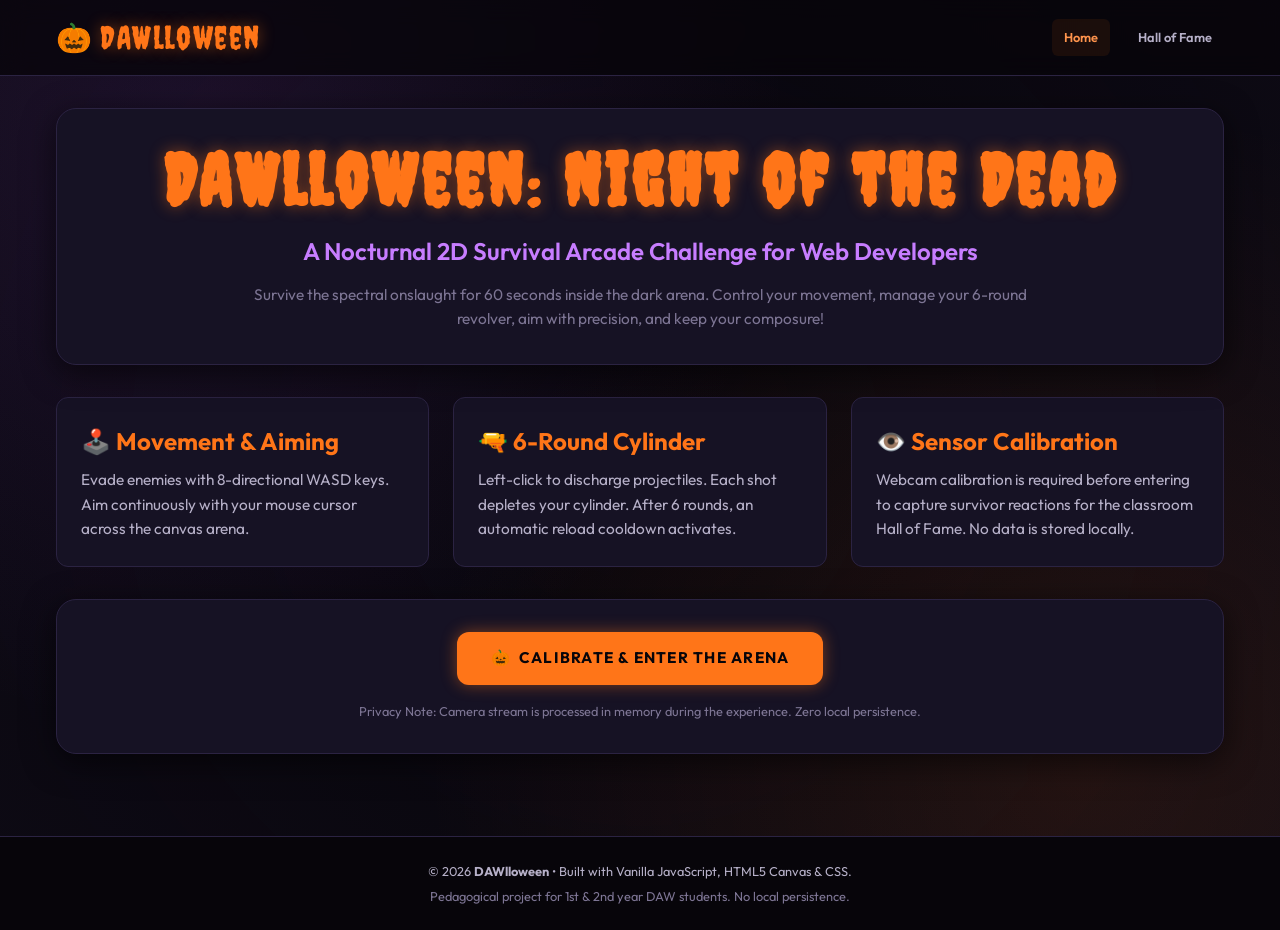
==== commit 2bece797: "EPIC 3 => US 3.1 => review" ====
--- a/index.html
+++ b/index.html
@@ -21,6 +21,7 @@
   <link rel="stylesheet" href="./styles/game.css">
   <link rel="stylesheet" href="./styles/screamer.css">
   <link rel="stylesheet" href="./styles/register.css">
+  <link rel="stylesheet" href="./styles/alerts.css">
 </head>
 <body>
   <!-- Semantic Header / Brand Shell -->
--- a/styles/screamer.css
+++ b/styles/screamer.css
@@ -14,7 +14,7 @@
   width: 100vw;
   height: 100vh;
   z-index: 1000;
-  background-color: #000000;
+  background-color: transparent;
   overflow: hidden;
   display: flex;
   align-items: center;
@@ -28,12 +28,7 @@
    Rapidly alternates between blinding white, deep abyss, and blood red.
    -------------------------------------------------------------------------- */
 .screamer-view__strobe {
-  position: absolute;
-  inset: 0;
-  pointer-events: none;
-  z-index: 2;
-  animation: screamer-strobe-flash 0.08s infinite alternate;
-  mix-blend-mode: hard-light;
+  display: none !important;
 }
 
 @keyframes screamer-strobe-flash {
@@ -92,9 +87,28 @@
 }
 
 /* --------------------------------------------------------------------------
-   4. Demonic Monster Silhouette
-   Expanding monstrous Jack-o'-Lantern / Demon face lunging at the camera.
-   -------------------------------------------------------------------------- */
+   4. Demonic Monster Silhouette & Chroma-Key Video Display
+   Expanding monstrous visuals lunging at the camera.
+   -------------------------------------------------------------------------- */
+.screamer-view__video {
+  display: none;
+}
+
+.screamer-view__chroma-canvas {
+  max-width: 100vw;
+  max-height: 100vh;
+  width: auto;
+  height: 100%;
+  object-fit: contain;
+  z-index: 3;
+  filter: drop-shadow(0 0 35px #ff1e42)
+          drop-shadow(0 0 80px rgba(255, 30, 66, 0.85));
+}
+
+.screamer-view__monster--hidden {
+  display: none !important;
+}
+
 .screamer-view__monster {
   width: min(85vmin, 720px);
   height: min(85vmin, 720px);
@@ -165,19 +179,7 @@
    Simulates distorted arcade CRT monitor overload during the shock.
    -------------------------------------------------------------------------- */
 .screamer-view__glitch {
-  position: absolute;
-  inset: 0;
-  pointer-events: none;
-  z-index: 4;
-  background: radial-gradient(circle at center, transparent 35%, rgba(0, 0, 0, 0.9) 95%),
-              repeating-linear-gradient(
-                0deg,
-                rgba(0, 0, 0, 0.3) 0px,
-                rgba(0, 0, 0, 0.3) 2px,
-                transparent 2px,
-                transparent 4px
-              );
-  opacity: 0.75;
+  display: none !important;
 }
 
 /* --------------------------------------------------------------------------
--- a/styles/register.css
+++ b/styles/register.css
@@ -76,7 +76,8 @@
   border: 1px solid rgba(0, 0, 0, 0.15);
 }
 
-.polaroid-card__photo {
+.polaroid-card__photo,
+.polaroid-card__video {
   width: 100%;
   height: 100%;
   object-fit: cover;
@@ -85,7 +86,8 @@
   transition: transform 0.4s ease;
 }
 
-.polaroid-card:hover .polaroid-card__photo {
+.polaroid-card:hover .polaroid-card__photo,
+.polaroid-card:hover .polaroid-card__video {
   transform: scale(1.03);
 }
 
@@ -114,6 +116,12 @@
   border-radius: 999px;
   background: rgba(255, 117, 24, 0.15);
   color: #b54900;
+}
+
+.polaroid-card__badge--video {
+  background: rgba(57, 255, 20, 0.18);
+  color: #106800;
+  box-shadow: 0 0 10px rgba(57, 255, 20, 0.25);
 }
 
 .polaroid-card__badge--fallback {
--- a/styles/alerts.css
+++ b/styles/alerts.css
@@ -0,0 +1,182 @@
+/* ==========================================================================
+   DAWlloween - UI Notification & Toast Alert Stylesheet
+   Strict UK English naming standards.
+   Thematic Halloween aesthetic: glassmorphism, spectral glow, accessibility.
+   ========================================================================== */
+
+/* --------------------------------------------------------------------------
+   1. Toast Live Region Host Container
+   -------------------------------------------------------------------------- */
+.toast-container {
+  position: fixed;
+  top: var(--space-lg);
+  right: var(--space-lg);
+  z-index: 9999;
+  display: flex;
+  flex-direction: column;
+  gap: var(--space-sm);
+  max-width: 420px;
+  width: calc(100% - 2 * var(--space-lg));
+  pointer-events: none;
+}
+
+/* --------------------------------------------------------------------------
+   2. Core Toast Card Base
+   -------------------------------------------------------------------------- */
+.toast {
+  pointer-events: auto;
+  display: flex;
+  align-items: flex-start;
+  gap: var(--space-sm);
+  padding: var(--space-sm) var(--space-md);
+  background: rgba(22, 18, 36, 0.94);
+  backdrop-filter: blur(12px);
+  -webkit-backdrop-filter: blur(12px);
+  border-radius: var(--radius-md);
+  border: 1px solid var(--colour-border-subtle);
+  box-shadow: var(--shadow-card);
+  font-family: var(--font-family-body);
+  color: var(--colour-text-primary);
+  animation: toast-slide-in 0.3s cubic-bezier(0.16, 1, 0.3, 1) forwards;
+  will-change: transform, opacity;
+}
+
+.toast--closing {
+  animation: toast-slide-out 0.25s cubic-bezier(0.4, 0, 1, 1) forwards !important;
+}
+
+/* --------------------------------------------------------------------------
+   3. Thematic Variations & Glows
+   -------------------------------------------------------------------------- */
+
+/* Informational (Arcane / Spectral Purple) */
+.toast--info {
+  border-color: var(--colour-spectral-purple);
+  box-shadow: var(--shadow-card), var(--shadow-spectral-glow);
+}
+
+.toast--info .toast__title {
+  color: var(--colour-spectral-light);
+}
+
+/* Warning (Jack-o'-Lantern Orange) */
+.toast--warning {
+  border-color: var(--colour-pumpkin);
+  box-shadow: var(--shadow-card), var(--shadow-pumpkin-glow);
+}
+
+.toast--warning .toast__title {
+  color: var(--colour-pumpkin-bright);
+}
+
+/* Error (Blood Red / Critical) */
+.toast--error {
+  border-color: var(--colour-blood-red);
+  box-shadow: var(--shadow-card), var(--shadow-blood-glow);
+}
+
+.toast--error .toast__title {
+  color: var(--colour-blood-red);
+}
+
+/* Success (Ectoplasmic Slime Green) */
+.toast--success {
+  border-color: var(--colour-ectoplasm);
+  box-shadow: var(--shadow-card), var(--shadow-ectoplasm-glow);
+}
+
+.toast--success .toast__title {
+  color: var(--colour-ectoplasm);
+}
+
+/* --------------------------------------------------------------------------
+   4. Toast Internal Components
+   -------------------------------------------------------------------------- */
+.toast__icon {
+  font-size: 1.35rem;
+  line-height: 1;
+  flex-shrink: 0;
+  margin-top: 2px;
+  filter: drop-shadow(0 0 6px currentColor);
+}
+
+.toast__content {
+  flex: 1 1 auto;
+  min-width: 0;
+}
+
+.toast__title {
+  font-size: 0.95rem;
+  font-weight: 600;
+  letter-spacing: 0.02em;
+  margin-bottom: 2px;
+}
+
+.toast__message {
+  font-size: 0.875rem;
+  color: var(--colour-text-secondary);
+  line-height: 1.4;
+  word-break: break-word;
+}
+
+.toast__close {
+  background: transparent;
+  border: none;
+  color: var(--colour-text-muted);
+  font-size: 1.25rem;
+  line-height: 1;
+  cursor: pointer;
+  padding: 2px 6px;
+  border-radius: var(--radius-sm);
+  transition: var(--transition-fast);
+  flex-shrink: 0;
+  margin-left: var(--space-xs);
+}
+
+.toast__close:hover {
+  color: var(--colour-text-primary);
+  background: rgba(255, 255, 255, 0.1);
+}
+
+.toast__close:focus-visible {
+  outline: 2px solid var(--colour-pumpkin-bright);
+  outline-offset: 2px;
+}
+
+/* --------------------------------------------------------------------------
+   5. Keyframe Animations
+   -------------------------------------------------------------------------- */
+@keyframes toast-slide-in {
+  from {
+    transform: translateX(115%);
+    opacity: 0;
+  }
+  to {
+    transform: translateX(0);
+    opacity: 1;
+  }
+}
+
+@keyframes toast-slide-out {
+  from {
+    transform: translateX(0);
+    opacity: 1;
+  }
+  to {
+    transform: translateX(115%);
+    opacity: 0;
+  }
+}
+
+/* --------------------------------------------------------------------------
+   6. Mobile & Small Screen Adaptability
+   -------------------------------------------------------------------------- */
+@media (max-width: 600px) {
+  .toast-container {
+    top: var(--space-sm);
+    right: var(--space-sm);
+    left: var(--space-sm);
+    width: auto;
+    max-width: none;
+  }
+}
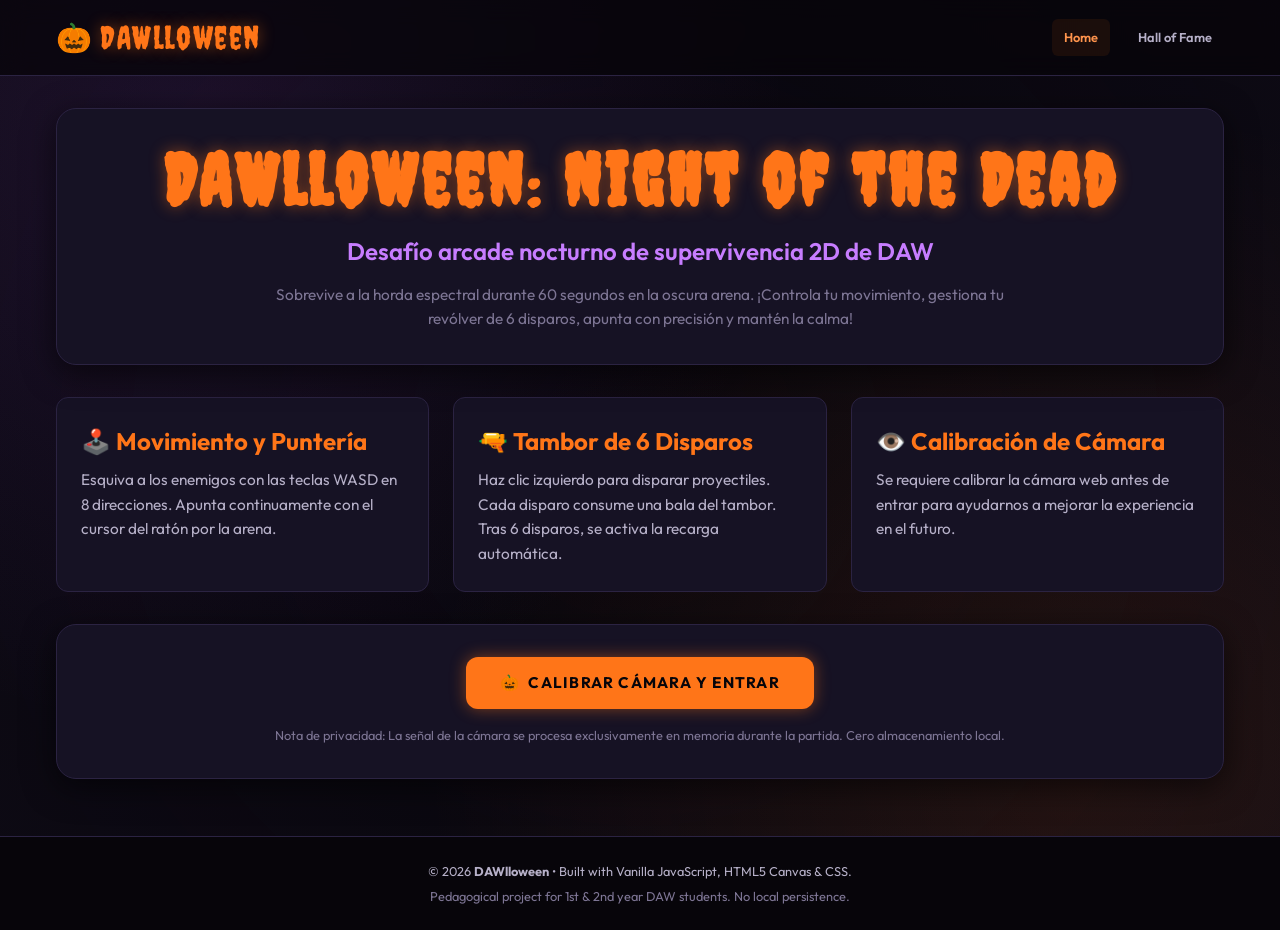
==== commit 623ce896: "EPIC6 => T0-T2 => Review" ====
--- a/index.html
+++ b/index.html
@@ -22,6 +22,8 @@
   <link rel="stylesheet" href="./styles/screamer.css">
   <link rel="stylesheet" href="./styles/register.css">
   <link rel="stylesheet" href="./styles/alerts.css">
+  <link rel="stylesheet" href="./styles/hallOfFame.css">
+  <link rel="stylesheet" href="./styles/admin.css">
 </head>
 <body>
   <!-- Semantic Header / Brand Shell -->
@@ -66,6 +68,9 @@
     </div>
   </noscript>
 
+  <!-- Environment variables (local override, ignored by Git) -->
+  <script src="./src/env.local.js"></script>
+
   <!-- Modular Application Entry Point -->
   <script type="module" src="./src/app.js"></script>
 </body>
--- a/styles/game.css
+++ b/styles/game.css
@@ -62,16 +62,25 @@
   z-index: 20;
 }
 
-/* Top HUD bar: Timer & Utilities */
+/* Top HUD bar: Stats & Utilities */
 .game-hud__top {
   display: flex;
-  align-items: center;
+  align-items: flex-start;
   justify-content: space-between;
   width: 100%;
 }
 
-/* Survival Countdown Timer */
-.hud-timer {
+/* Top-Left Stats Cluster (Health & Ammunition) */
+.game-hud__stats {
+  display: flex;
+  align-items: center;
+  gap: var(--space-sm);
+  flex-wrap: wrap;
+  pointer-events: auto;
+}
+
+/* Player Health Indicator */
+.hud-health {
   display: inline-flex;
   align-items: center;
   gap: var(--space-xs);
@@ -81,22 +90,59 @@
   padding: var(--space-xs) var(--space-md);
   backdrop-filter: blur(8px);
   -webkit-backdrop-filter: blur(8px);
+  box-shadow: var(--shadow-card);
   transition: border-color var(--transition-normal), box-shadow var(--transition-normal);
 }
 
-.hud-timer__icon {
-  font-size: 1.25rem;
-  transition: transform var(--transition-fast);
-}
-
-.hud-timer__digits {
+.hud-health__icon {
+  font-size: 1.15rem;
+  line-height: 1;
+}
+
+.hud-health__track {
+  width: 80px;
+  height: 10px;
+  background-color: rgba(255, 255, 255, 0.12);
+  border-radius: 5px;
+  overflow: hidden;
+  border: 1px solid rgba(0, 0, 0, 0.4);
+}
+
+.hud-health__fill {
+  height: 100%;
+  width: 100%;
+  background: linear-gradient(90deg, #ff1744, #ff7518);
+  border-radius: 5px;
+  transition: width 0.25s ease-out;
+}
+
+.hud-health__label {
   font-family: var(--font-family-arcade);
-  font-size: var(--font-size-h3);
-  color: var(--colour-pumpkin-bright);
-  letter-spacing: 0.1em;
-  min-width: 70px;
-  text-align: center;
-  transition: color var(--transition-normal), text-shadow var(--transition-normal);
+  font-size: var(--font-size-small);
+  color: var(--colour-text-primary);
+  min-width: 38px;
+  text-align: right;
+  letter-spacing: 0.05em;
+}
+
+/* Critical & Warning Health States */
+.hud-health--critical {
+  border-color: #ff1744;
+  animation: hudTimerPulse 0.75s ease-in-out infinite;
+}
+
+.hud-health--critical .hud-health__fill {
+  background: #ff1744;
+  box-shadow: 0 0 10px var(--colour-blood-glow);
+}
+
+.hud-health--warning {
+  border-color: var(--colour-pumpkin);
+}
+
+/* Hidden Countdown Timer (Suppressed to preserve surprise jumpscare factor) */
+.hud-timer {
+  display: none !important;
 }
 
 /* Tier 1: Warning visual tension (11s - 20s) */
--- a/styles/register.css
+++ b/styles/register.css
@@ -129,6 +129,64 @@
   color: #6a1b9a;
 }
 
+.polaroid-card__badge--processing {
+  background: rgba(255, 117, 24, 0.22);
+  color: #d86400;
+  box-shadow: 0 0 10px rgba(255, 117, 24, 0.3);
+  animation: pulse-glow 1.5s ease-in-out infinite;
+}
+
+/* --------------------------------------------------------------------------
+   2.1. Polaroid Media Loading State
+   Displayed while webcam recording chunks are being packaged into WebM Blob.
+   -------------------------------------------------------------------------- */
+.polaroid-card__loading {
+  width: 100%;
+  height: 100%;
+  display: flex;
+  flex-direction: column;
+  align-items: center;
+  justify-content: center;
+  padding: 1.5rem;
+  background: radial-gradient(circle at center, #1b1226 0%, #07050a 100%);
+  color: #fbf9f4;
+  text-align: center;
+  box-sizing: border-box;
+}
+
+.polaroid-card__spinner {
+  width: 44px;
+  height: 44px;
+  border: 3px solid rgba(255, 117, 24, 0.2);
+  border-top-color: var(--colour-pumpkin, #ff7518);
+  border-right-color: var(--colour-ghost-green, #39ff14);
+  border-radius: 50%;
+  animation: polaroid-spin 1s linear infinite;
+  margin-bottom: 0.85rem;
+  box-shadow: 0 0 16px rgba(255, 117, 24, 0.4);
+}
+
+@keyframes polaroid-spin {
+  to {
+    transform: rotate(360deg);
+  }
+}
+
+.polaroid-card__loading-text {
+  font-family: var(--font-family-display, cursive);
+  font-size: 1.15rem;
+  color: var(--colour-pumpkin, #ff7518);
+  margin: 0 0 0.25rem 0;
+  letter-spacing: 0.5px;
+  text-shadow: 0 0 10px rgba(255, 117, 24, 0.35);
+}
+
+.polaroid-card__loading-subtext {
+  font-family: var(--font-family-body, sans-serif);
+  font-size: 0.75rem;
+  color: var(--colour-text-secondary, #b6b0c8);
+}
+
 /* --------------------------------------------------------------------------
    3. Registration Form Panel
    -------------------------------------------------------------------------- */
--- a/styles/hallOfFame.css
+++ b/styles/hallOfFame.css
@@ -0,0 +1,624 @@
+/* ==========================================================================
+   DAWlloween - Hall of Fame View Stylesheet
+   Strict Mobile-First Responsive Design, CSS Grid & UK English (en-GB).
+   ========================================================================== */
+
+/* --------------------------------------------------------------------------
+   1. Main Hall of Fame View Layout (Mobile Base 320px+)
+   -------------------------------------------------------------------------- */
+.hall-view {
+  width: 100%;
+  max-width: 1400px;
+  margin: 0 auto;
+  padding: var(--space-md) var(--space-sm);
+  display: flex;
+  flex-direction: column;
+  gap: var(--space-xl);
+  min-height: calc(100vh - 160px);
+}
+
+/* --------------------------------------------------------------------------
+   2. Atmospheric Header & Statistics
+   -------------------------------------------------------------------------- */
+.hall-header {
+  text-align: center;
+  display: flex;
+  flex-direction: column;
+  align-items: center;
+  gap: var(--space-xs);
+  padding: var(--space-md) 0;
+}
+
+.hall-header__badge {
+  display: inline-flex;
+  align-items: center;
+  gap: var(--space-xs);
+  padding: var(--space-2xs) var(--space-sm);
+  background: rgba(157, 78, 221, 0.15);
+  border: 1px solid var(--colour-spectral-purple);
+  border-radius: var(--radius-full);
+  color: var(--colour-spectral-light);
+  font-size: var(--font-size-small);
+  font-weight: 600;
+  letter-spacing: 0.05em;
+  text-transform: uppercase;
+}
+
+.hall-header__title {
+  font-family: var(--font-family-display);
+  font-size: var(--font-size-hero);
+  color: var(--colour-pumpkin);
+  text-shadow: 0 0 20px var(--colour-pumpkin-glow), 0 4px 8px rgba(0, 0, 0, 0.8);
+  line-height: 1.1;
+  margin-top: var(--space-xs);
+}
+
+.hall-header__subtitle {
+  font-size: var(--font-size-body);
+  color: var(--colour-text-secondary);
+  max-width: 600px;
+  line-height: 1.5;
+}
+
+/* --------------------------------------------------------------------------
+   3. Controls Bar (Refresh & Real-time Indicator)
+   -------------------------------------------------------------------------- */
+.hall-controls {
+  display: flex;
+  align-items: center;
+  justify-content: space-between;
+  flex-wrap: wrap;
+  gap: var(--space-md);
+  padding: var(--space-sm) var(--space-md);
+  background: var(--colour-bg-surface);
+  border: 1px solid var(--colour-border-subtle);
+  border-radius: var(--radius-md);
+}
+
+.hall-controls__status {
+  display: flex;
+  align-items: center;
+  gap: var(--space-xs);
+  font-size: var(--font-size-small);
+  color: var(--colour-text-muted);
+}
+
+.hall-controls__pulse-dot {
+  width: 10px;
+  height: 10px;
+  border-radius: 50%;
+  background: var(--colour-ectoplasm);
+  box-shadow: 0 0 10px var(--colour-ectoplasm-glow);
+  animation: pulseGhost 2s infinite ease-in-out;
+}
+
+.hall-controls__actions {
+  display: flex;
+  align-items: center;
+  gap: var(--space-sm);
+}
+
+.btn-refresh {
+  display: inline-flex;
+  align-items: center;
+  gap: var(--space-xs);
+  padding: var(--space-xs) var(--space-md);
+  background: var(--colour-bg-surface-elevated);
+  border: 1px solid var(--colour-border-subtle);
+  border-radius: var(--radius-sm);
+  color: var(--colour-text-primary);
+  font-family: var(--font-family-body);
+  font-size: var(--font-size-small);
+  font-weight: 600;
+  cursor: pointer;
+  transition: all var(--transition-fast);
+}
+
+.btn-refresh:hover,
+.btn-refresh:focus-visible {
+  border-color: var(--colour-pumpkin);
+  color: var(--colour-pumpkin-bright);
+  box-shadow: 0 0 12px var(--colour-pumpkin-glow);
+  transform: translateY(-1px);
+}
+
+.btn-refresh--spinning .btn-refresh__icon {
+  animation: spinReel 1s linear infinite;
+}
+
+/* --------------------------------------------------------------------------
+   4. Gallery Grid (Responsive Mobile 2-column base, progressive enhancements)
+   -------------------------------------------------------------------------- */
+.hall-grid {
+  display: grid;
+  grid-template-columns: repeat(2, 1fr);
+  gap: clamp(8px, 2vw, 16px);
+  width: 100%;
+}
+
+/* Compact Mobile Optimization (< 768px) */
+@media (max-width: 767px) {
+  .hall-view {
+    padding: var(--space-sm) var(--space-xs);
+    gap: var(--space-md);
+  }
+
+  .hall-header {
+    padding: var(--space-xs) 0;
+  }
+
+  .hall-header__title {
+    font-size: clamp(1.8rem, 6vw, 2.4rem);
+  }
+
+  .hall-header__subtitle {
+    font-size: var(--font-size-small);
+  }
+
+  .reaction-card__footer {
+    padding: var(--space-xs);
+    gap: 2px;
+  }
+
+  .reaction-card__nickname {
+    font-size: clamp(0.85rem, 2.5vw, 1.05rem);
+  }
+
+  .reaction-card__timestamp {
+    font-size: 0.7rem;
+  }
+
+  .reaction-card__type-badge {
+    top: 4px;
+    right: 4px;
+    padding: 2px 6px;
+    font-size: 0.65rem;
+  }
+
+  .reaction-skeleton__body {
+    padding: var(--space-xs);
+  }
+}
+
+/* Tablet Breakpoint (768px+) */
+@media (min-width: 768px) {
+  .hall-view {
+    padding: var(--space-lg) var(--space-md);
+  }
+
+  .hall-grid {
+    grid-template-columns: repeat(auto-fill, minmax(240px, 1fr));
+    gap: var(--space-lg);
+  }
+}
+
+/* Desktop Breakpoint (1024px+) */
+@media (min-width: 1024px) {
+  .hall-view {
+    padding: var(--space-xl) var(--space-lg);
+  }
+
+  .hall-grid {
+    grid-template-columns: repeat(auto-fill, minmax(280px, 1fr));
+    gap: var(--space-xl);
+  }
+}
+
+/* Classroom Projector / Ultra-wide Breakpoint (1440px+) */
+@media (min-width: 1440px) {
+  .hall-grid {
+    grid-template-columns: repeat(auto-fill, minmax(310px, 1fr));
+    gap: var(--space-xl);
+  }
+}
+
+/* --------------------------------------------------------------------------
+   5. Reaction Cards (Gothic Polaroid Aesthetics)
+   -------------------------------------------------------------------------- */
+.reaction-card {
+  background: var(--colour-bg-surface);
+  border: 1px solid var(--colour-border-subtle);
+  border-radius: var(--radius-md);
+  overflow: hidden;
+  box-shadow: var(--shadow-card);
+  transition: transform var(--transition-normal), box-shadow var(--transition-normal), border-color var(--transition-normal);
+  display: flex;
+  flex-direction: column;
+  position: relative;
+}
+
+.reaction-card:hover {
+  transform: translateY(-6px);
+  border-color: var(--colour-pumpkin);
+  box-shadow: 0 12px 30px rgba(0, 0, 0, 0.8), 0 0 20px var(--colour-pumpkin-glow);
+}
+
+.reaction-card__media-container {
+  width: 100%;
+  aspect-ratio: 4 / 3;
+  background: #000;
+  position: relative;
+  overflow: hidden;
+}
+
+.reaction-card__video,
+.reaction-card__image {
+  width: 100%;
+  height: 100%;
+  object-fit: cover;
+  display: block;
+  transition: transform var(--transition-dramatic);
+}
+
+.reaction-card:hover .reaction-card__video,
+.reaction-card:hover .reaction-card__image {
+  transform: scale(1.03);
+}
+
+.reaction-card__type-badge {
+  position: absolute;
+  top: var(--space-xs);
+  right: var(--space-xs);
+  padding: 3px 8px;
+  background: rgba(7, 5, 10, 0.75);
+  backdrop-filter: blur(4px);
+  border: 1px solid rgba(255, 255, 255, 0.15);
+  border-radius: var(--radius-sm);
+  font-size: 0.75rem;
+  font-weight: 700;
+  color: var(--colour-text-primary);
+  display: flex;
+  align-items: center;
+  gap: 4px;
+}
+
+.reaction-card__type-badge--video {
+  border-color: var(--colour-pumpkin);
+  color: var(--colour-pumpkin-bright);
+}
+
+.reaction-card__footer {
+  padding: var(--space-md);
+  display: flex;
+  flex-direction: column;
+  gap: var(--space-2xs);
+  background: linear-gradient(180deg, var(--colour-bg-surface) 0%, var(--colour-bg-midnight) 100%);
+  border-top: 1px solid rgba(255, 255, 255, 0.05);
+}
+
+.reaction-card__nickname-row {
+  display: flex;
+  align-items: center;
+  justify-content: space-between;
+  gap: var(--space-xs);
+}
+
+.reaction-card__nickname {
+  font-family: var(--font-family-body);
+  font-size: var(--font-size-h3);
+  font-weight: 700;
+  color: var(--colour-pumpkin-bright);
+  white-space: nowrap;
+  overflow: hidden;
+  text-overflow: ellipsis;
+  letter-spacing: -0.01em;
+}
+
+.reaction-card__timestamp {
+  font-size: var(--font-size-small);
+  color: var(--colour-text-muted);
+}
+
+/* --------------------------------------------------------------------------
+   6. Skeleton Loading State (Spectral Shimmer)
+   -------------------------------------------------------------------------- */
+.reaction-skeleton {
+  background: var(--colour-bg-surface);
+  border: 1px solid var(--colour-border-subtle);
+  border-radius: var(--radius-md);
+  overflow: hidden;
+  display: flex;
+  flex-direction: column;
+}
+
+.reaction-skeleton__media {
+  width: 100%;
+  aspect-ratio: 4 / 3;
+  background: linear-gradient(90deg, #161224 25%, #221c38 50%, #161224 75%);
+  background-size: 200% 100%;
+  animation: skeletonShimmer 1.8s infinite;
+}
+
+.reaction-skeleton__body {
+  padding: var(--space-md);
+  display: flex;
+  flex-direction: column;
+  gap: var(--space-xs);
+}
+
+.reaction-skeleton__line {
+  height: 16px;
+  border-radius: var(--radius-sm);
+  background: linear-gradient(90deg, #161224 25%, #221c38 50%, #161224 75%);
+  background-size: 200% 100%;
+  animation: skeletonShimmer 1.8s infinite;
+}
+
+.reaction-skeleton__line--title {
+  width: 60%;
+  height: 20px;
+}
+
+.reaction-skeleton__line--subtitle {
+  width: 40%;
+}
+
+/* --------------------------------------------------------------------------
+   7. Empty Gallery State
+   -------------------------------------------------------------------------- */
+.hall-empty {
+  grid-column: 1 / -1;
+  text-align: center;
+  padding: var(--space-2xl) var(--space-md);
+  background: var(--colour-bg-surface);
+  border: 2px dashed var(--colour-border-subtle);
+  border-radius: var(--radius-lg);
+  display: flex;
+  flex-direction: column;
+  align-items: center;
+  gap: var(--space-md);
+}
+
+.hall-empty__icon {
+  font-size: 3.5rem;
+  animation: floatGhost 3s infinite ease-in-out;
+}
+
+.hall-empty__title {
+  font-family: var(--font-family-display);
+  font-size: var(--font-size-title);
+  color: var(--colour-text-secondary);
+}
+
+.hall-empty__text {
+  font-size: var(--font-size-body);
+  color: var(--colour-text-muted);
+  max-width: 480px;
+  line-height: 1.5;
+}
+
+/* --------------------------------------------------------------------------
+   8. Floating Action Button (FAB Refresh) for Mobile & Projector
+   -------------------------------------------------------------------------- */
+.hall-fab-refresh {
+  position: fixed;
+  bottom: var(--space-lg);
+  right: var(--space-lg);
+  width: 56px;
+  height: 56px;
+  border-radius: 50%;
+  background: var(--colour-pumpkin);
+  color: #fff;
+  border: none;
+  box-shadow: 0 4px 20px var(--colour-pumpkin-glow), 0 8px 16px rgba(0, 0, 0, 0.6);
+  cursor: pointer;
+  display: flex;
+  align-items: center;
+  justify-content: center;
+  font-size: 1.5rem;
+  z-index: 100;
+  transition: transform var(--transition-fast), background-color var(--transition-fast);
+}
+
+.hall-fab-refresh:hover,
+.hall-fab-refresh:focus-visible {
+  background: var(--colour-pumpkin-bright);
+  transform: scale(1.1);
+  outline: 2px solid #fff;
+  outline-offset: 2px;
+}
+
+.hall-fab-refresh:active {
+  transform: scale(0.95);
+}
+
+.hall-fab-refresh.btn-refresh--spinning {
+  animation: spinReel 0.8s linear infinite;
+  pointer-events: none;
+}
+
+/* --------------------------------------------------------------------------
+   9. Keyframe Animations
+   -------------------------------------------------------------------------- */
+@keyframes skeletonShimmer {
+  0% {
+    background-position: 200% 0;
+  }
+  100% {
+    background-position: -200% 0;
+  }
+}
+
+@keyframes spinReel {
+  from {
+    transform: rotate(0deg);
+  }
+  to {
+    transform: rotate(360deg);
+  }
+}
+
+@keyframes pulseGhost {
+  0%, 100% {
+    opacity: 0.5;
+    transform: scale(0.9);
+  }
+  50% {
+    opacity: 1;
+    transform: scale(1.1);
+  }
+}
+
+@keyframes floatGhost {
+  0%, 100% {
+    transform: translateY(0);
+  }
+  50% {
+    transform: translateY(-10px);
+  }
+}
+
+/* --------------------------------------------------------------------------
+   10. Moderator Admin Mode & Delete Modal Styles (US6.1 / T2)
+   -------------------------------------------------------------------------- */
+.hall-controls__admin-bar {
+  display: flex;
+  align-items: center;
+  gap: var(--space-sm);
+  padding: 4px 10px;
+  background: rgba(40, 252, 116, 0.08);
+  border: 1px solid var(--colour-ectoplasm-dim);
+  border-radius: var(--radius-full);
+}
+
+.hall-controls__admin-bar .admin-badge {
+  margin-bottom: 0;
+  padding: 2px 8px;
+  font-size: var(--font-size-xs);
+  border: none;
+  background: transparent;
+}
+
+.btn-reaction-delete {
+  position: absolute;
+  top: var(--space-xs);
+  right: var(--space-xs);
+  z-index: 4;
+  display: inline-flex;
+  align-items: center;
+  gap: 4px;
+  padding: 4px 8px;
+  background-color: rgba(7, 5, 10, 0.85);
+  border: 1px solid var(--colour-blood-red);
+  border-radius: var(--radius-sm);
+  color: #ff8597;
+  font-family: var(--font-family-body);
+  font-size: 0.75rem;
+  font-weight: 600;
+  cursor: pointer;
+  transition: all var(--transition-fast);
+  backdrop-filter: blur(4px);
+}
+
+.btn-reaction-delete:hover {
+  background-color: var(--colour-blood-red);
+  color: #ffffff;
+  box-shadow: 0 0 12px var(--colour-blood-glow);
+  transform: scale(1.05);
+}
+
+.reaction-card--removing {
+  opacity: 0;
+  transform: scale(0.85);
+  transition: opacity 0.3s ease-out, transform 0.3s ease-out;
+  pointer-events: none;
+}
+
+/* Confirmation Modal Backdrop & Dialog */
+.modal-backdrop {
+  position: fixed;
+  inset: 0;
+  z-index: 1000;
+  background-color: rgba(7, 5, 10, 0.82);
+  backdrop-filter: blur(8px);
+  -webkit-backdrop-filter: blur(8px);
+  display: flex;
+  align-items: center;
+  justify-content: center;
+  padding: var(--space-md);
+  animation: modalFadeIn 0.25s ease-out;
+}
+
+@keyframes modalFadeIn {
+  from {
+    opacity: 0;
+  }
+  to {
+    opacity: 1;
+  }
+}
+
+.modal-dialog {
+  width: 100%;
+  max-width: 480px;
+  background-color: var(--colour-bg-surface);
+  border: 1px solid var(--colour-blood-red);
+  border-radius: var(--radius-lg);
+  box-shadow: 0 16px 48px rgba(0, 0, 0, 0.8), 0 0 24px var(--colour-blood-glow);
+  padding: var(--space-xl);
+  display: flex;
+  flex-direction: column;
+  gap: var(--space-md);
+  position: relative;
+  animation: modalSlideUp 0.25s ease-out;
+}
+
+@keyframes modalSlideUp {
+  from {
+    transform: translateY(20px) scale(0.96);
+  }
+  to {
+    transform: translateY(0) scale(1);
+  }
+}
+
+.modal-dialog__header h2 {
+  font-size: var(--font-size-title);
+  color: var(--colour-blood-red);
+  margin: 0;
+}
+
+.modal-dialog__body {
+  font-size: var(--font-size-body);
+  color: var(--colour-text-secondary);
+  line-height: 1.5;
+  display: flex;
+  flex-direction: column;
+  gap: var(--space-xs);
+}
+
+.modal-dialog__actions {
+  display: flex;
+  gap: var(--space-md);
+  margin-top: var(--space-sm);
+}
+
+.modal-dialog__actions .btn {
+  flex: 1;
+  justify-content: center;
+}
+
+.btn--danger {
+  background-color: var(--colour-blood-red);
+  color: #ffffff;
+  border: 1px solid var(--colour-blood-red);
+  box-shadow: 0 0 16px var(--colour-blood-glow);
+  cursor: pointer;
+}
+
+.btn--danger:hover:not(:disabled) {
+  background-color: #ff3355;
+  box-shadow: 0 0 24px var(--colour-blood-glow);
+}
+
+.btn--danger:disabled {
+  opacity: 0.6;
+  cursor: not-allowed;
+}
+
+.btn--sm {
+  padding: 4px 10px;
+  font-size: 0.8rem;
+  min-height: auto;
+}
+
--- a/styles/admin.css
+++ b/styles/admin.css
@@ -0,0 +1,157 @@
+/* ==========================================================================
+   DAWlloween - Administrator Moderation View Stylesheet
+   Standards: UK English naming conventions, fluid CSS clamp(), accessible focus.
+   ========================================================================== */
+
+.admin-view {
+  display: flex;
+  justify-content: center;
+  align-items: center;
+  min-height: calc(100vh - 160px);
+  padding: var(--space-xl) var(--space-md);
+  animation: fadeInAdmin 0.4s ease-out;
+}
+
+@keyframes fadeInAdmin {
+  from {
+    opacity: 0;
+    transform: translateY(12px);
+  }
+  to {
+    opacity: 1;
+    transform: translateY(0);
+  }
+}
+
+.admin-card {
+  width: 100%;
+  max-width: 520px;
+  background-color: var(--colour-bg-surface);
+  border: 1px solid var(--colour-border-subtle);
+  border-radius: var(--radius-lg);
+  padding: var(--space-xl);
+  box-shadow: 0 12px 36px rgba(7, 5, 10, 0.7),
+              0 0 20px var(--colour-pumpkin-glow);
+  position: relative;
+  overflow: hidden;
+}
+
+.admin-card::before {
+  content: '';
+  position: absolute;
+  top: 0;
+  left: 0;
+  right: 0;
+  height: 4px;
+  background: linear-gradient(90deg, var(--colour-pumpkin), var(--colour-spectral-purple), var(--colour-pumpkin));
+}
+
+.admin-card__header {
+  text-align: center;
+  margin-bottom: var(--space-lg);
+}
+
+.admin-card__header .text-display {
+  font-size: var(--font-size-title);
+  margin-top: var(--space-xs);
+  margin-bottom: var(--space-xs);
+}
+
+.admin-card__description {
+  font-size: var(--font-size-body);
+  color: var(--colour-text-secondary);
+  line-height: 1.5;
+}
+
+.admin-badge {
+  display: inline-flex;
+  align-items: center;
+  gap: var(--space-xs);
+  padding: 4px 12px;
+  background-color: rgba(40, 252, 116, 0.12);
+  border: 1px solid var(--colour-ectoplasm-dim);
+  border-radius: var(--radius-full);
+  color: var(--colour-ectoplasm);
+  font-size: var(--font-size-sm);
+  font-weight: 600;
+  letter-spacing: 0.04em;
+  margin-bottom: var(--space-sm);
+}
+
+.admin-form {
+  display: flex;
+  flex-direction: column;
+  gap: var(--space-md);
+}
+
+.admin-form .form-group {
+  display: flex;
+  flex-direction: column;
+  gap: var(--space-xs);
+}
+
+.admin-form .form-label {
+  font-size: var(--font-size-sm);
+  font-weight: 600;
+  color: var(--colour-text-primary);
+  letter-spacing: 0.02em;
+}
+
+.admin-form .form-input {
+  width: 100%;
+  padding: 0.75rem 1rem;
+  background-color: var(--colour-bg-midnight);
+  border: 1px solid var(--colour-border-subtle);
+  border-radius: var(--radius-md);
+  color: var(--colour-text-primary);
+  font-family: var(--font-family-body);
+  font-size: var(--font-size-body);
+  transition: border-color var(--transition-fast), box-shadow var(--transition-fast);
+}
+
+.admin-form .form-input:focus {
+  outline: none;
+  border-color: var(--colour-pumpkin);
+  box-shadow: 0 0 0 3px var(--colour-pumpkin-glow);
+}
+
+.admin-feedback {
+  min-height: 1.5rem;
+  font-size: var(--font-size-sm);
+  transition: all var(--transition-fast);
+}
+
+.admin-feedback--error {
+  padding: var(--space-xs) var(--space-sm);
+  background-color: rgba(255, 30, 66, 0.12);
+  border: 1px solid var(--colour-blood-red);
+  border-radius: var(--radius-sm);
+  color: #ff8597;
+  font-weight: 500;
+}
+
+.admin-form__actions,
+.admin-card__actions {
+  display: flex;
+  gap: var(--space-md);
+  margin-top: var(--space-sm);
+}
+
+.admin-form__actions .btn,
+.admin-card__actions .btn {
+  flex: 1;
+  text-align: center;
+  justify-content: center;
+}
+
+/* Responsive adjustments */
+@media (max-width: 600px) {
+  .admin-card {
+    padding: var(--space-lg);
+  }
+
+  .admin-form__actions,
+  .admin-card__actions {
+    flex-direction: column;
+  }
+}
